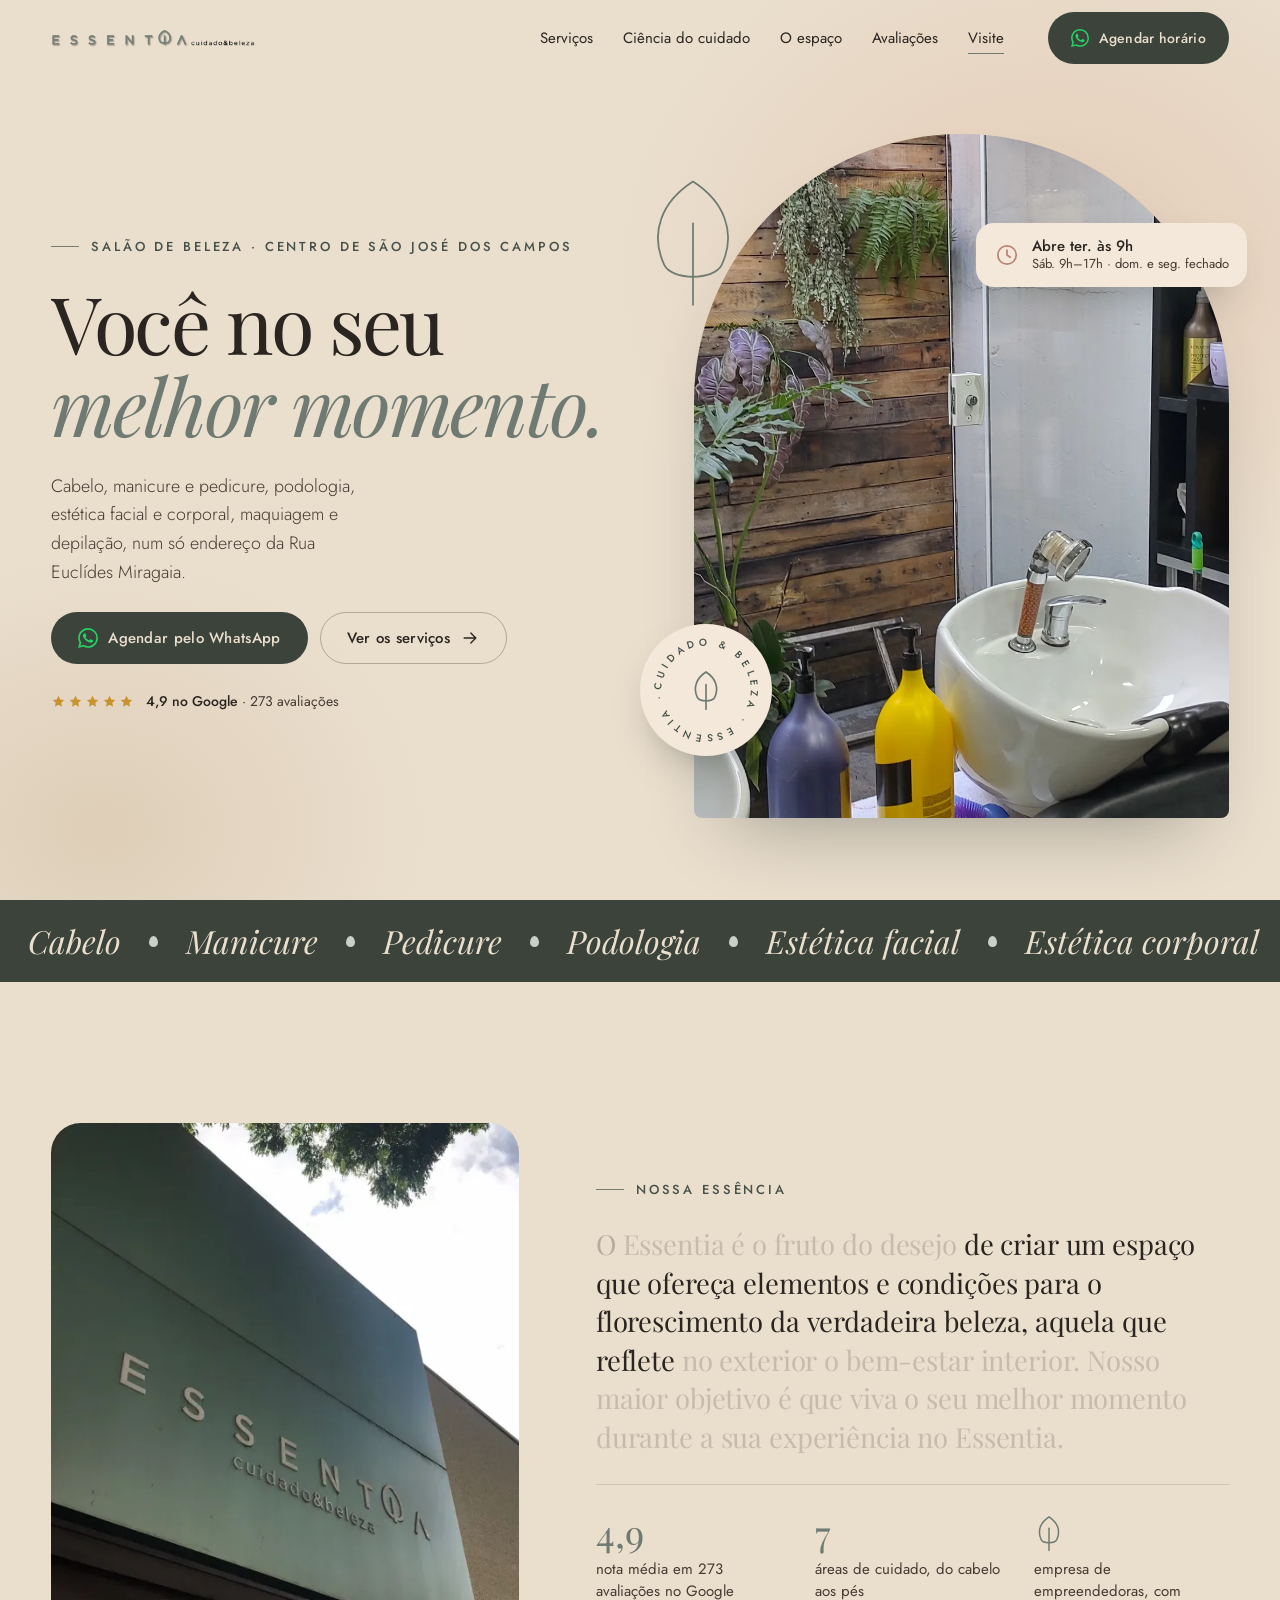
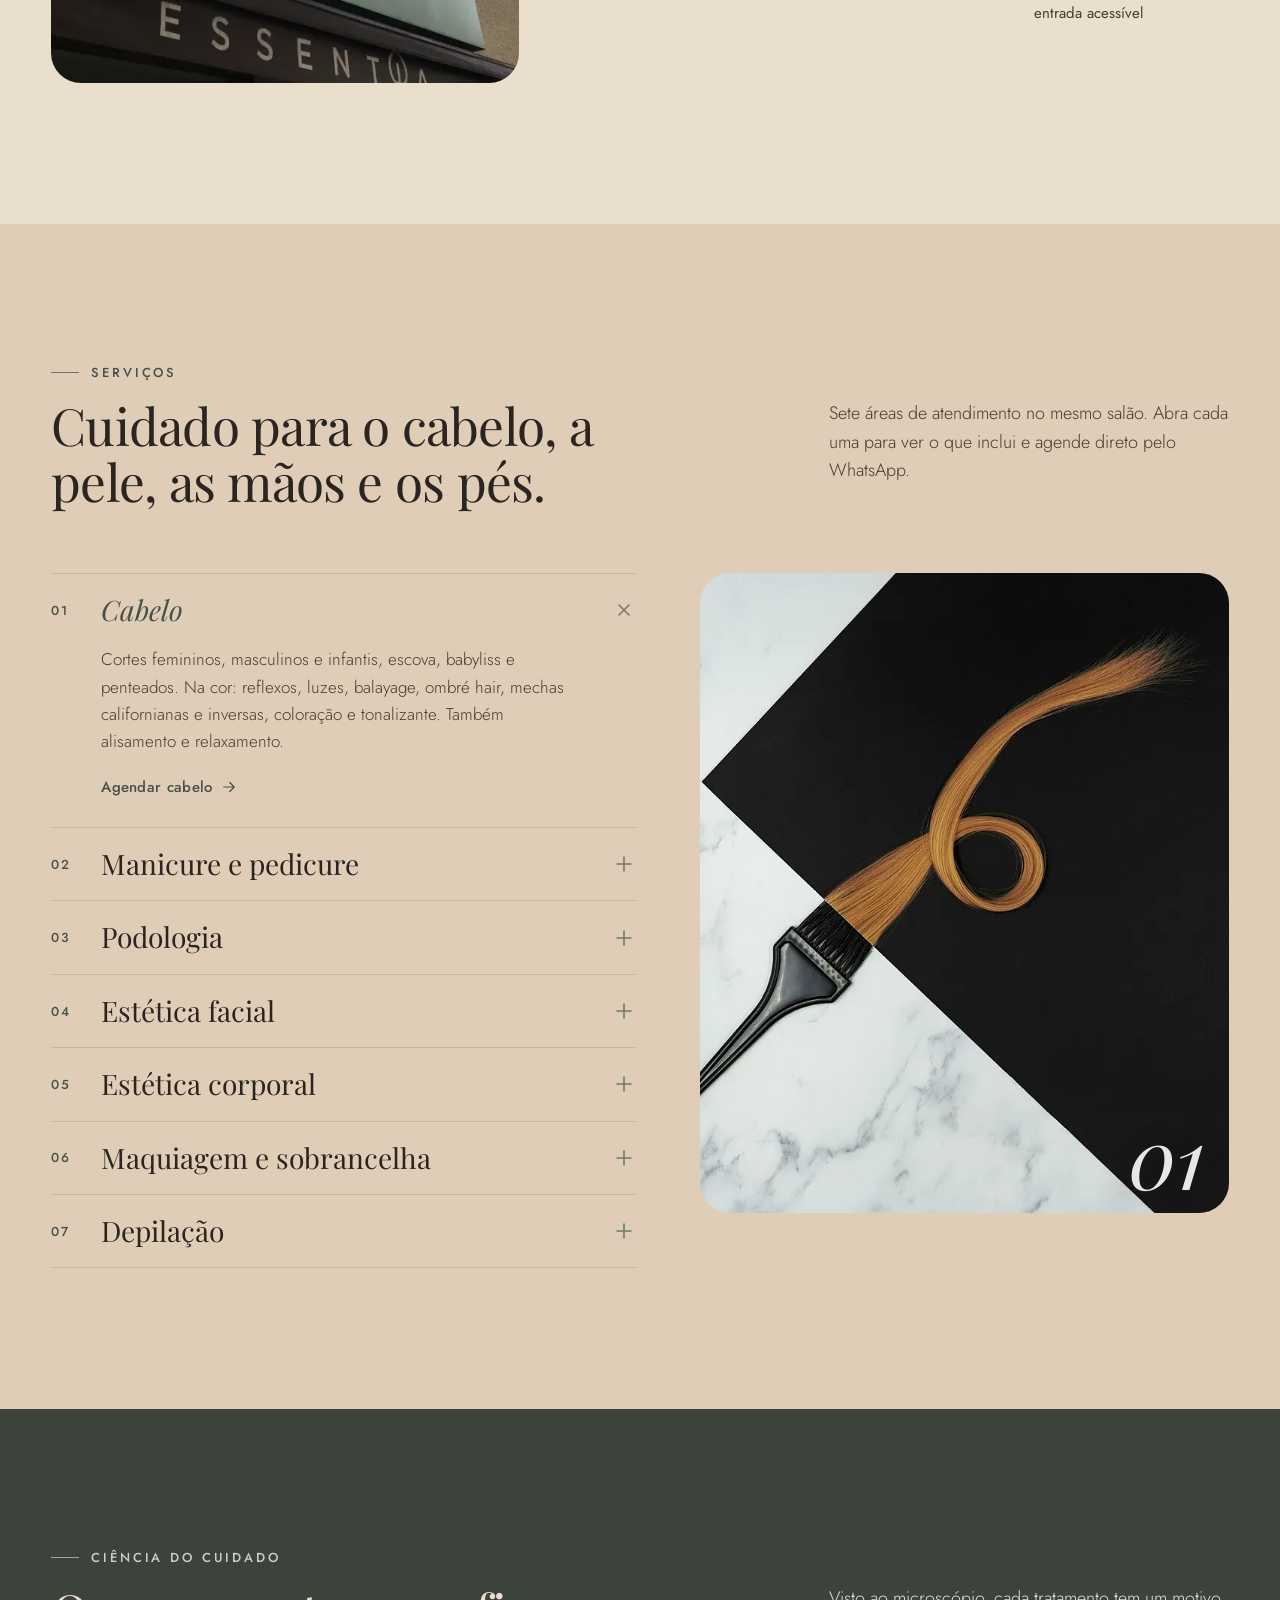
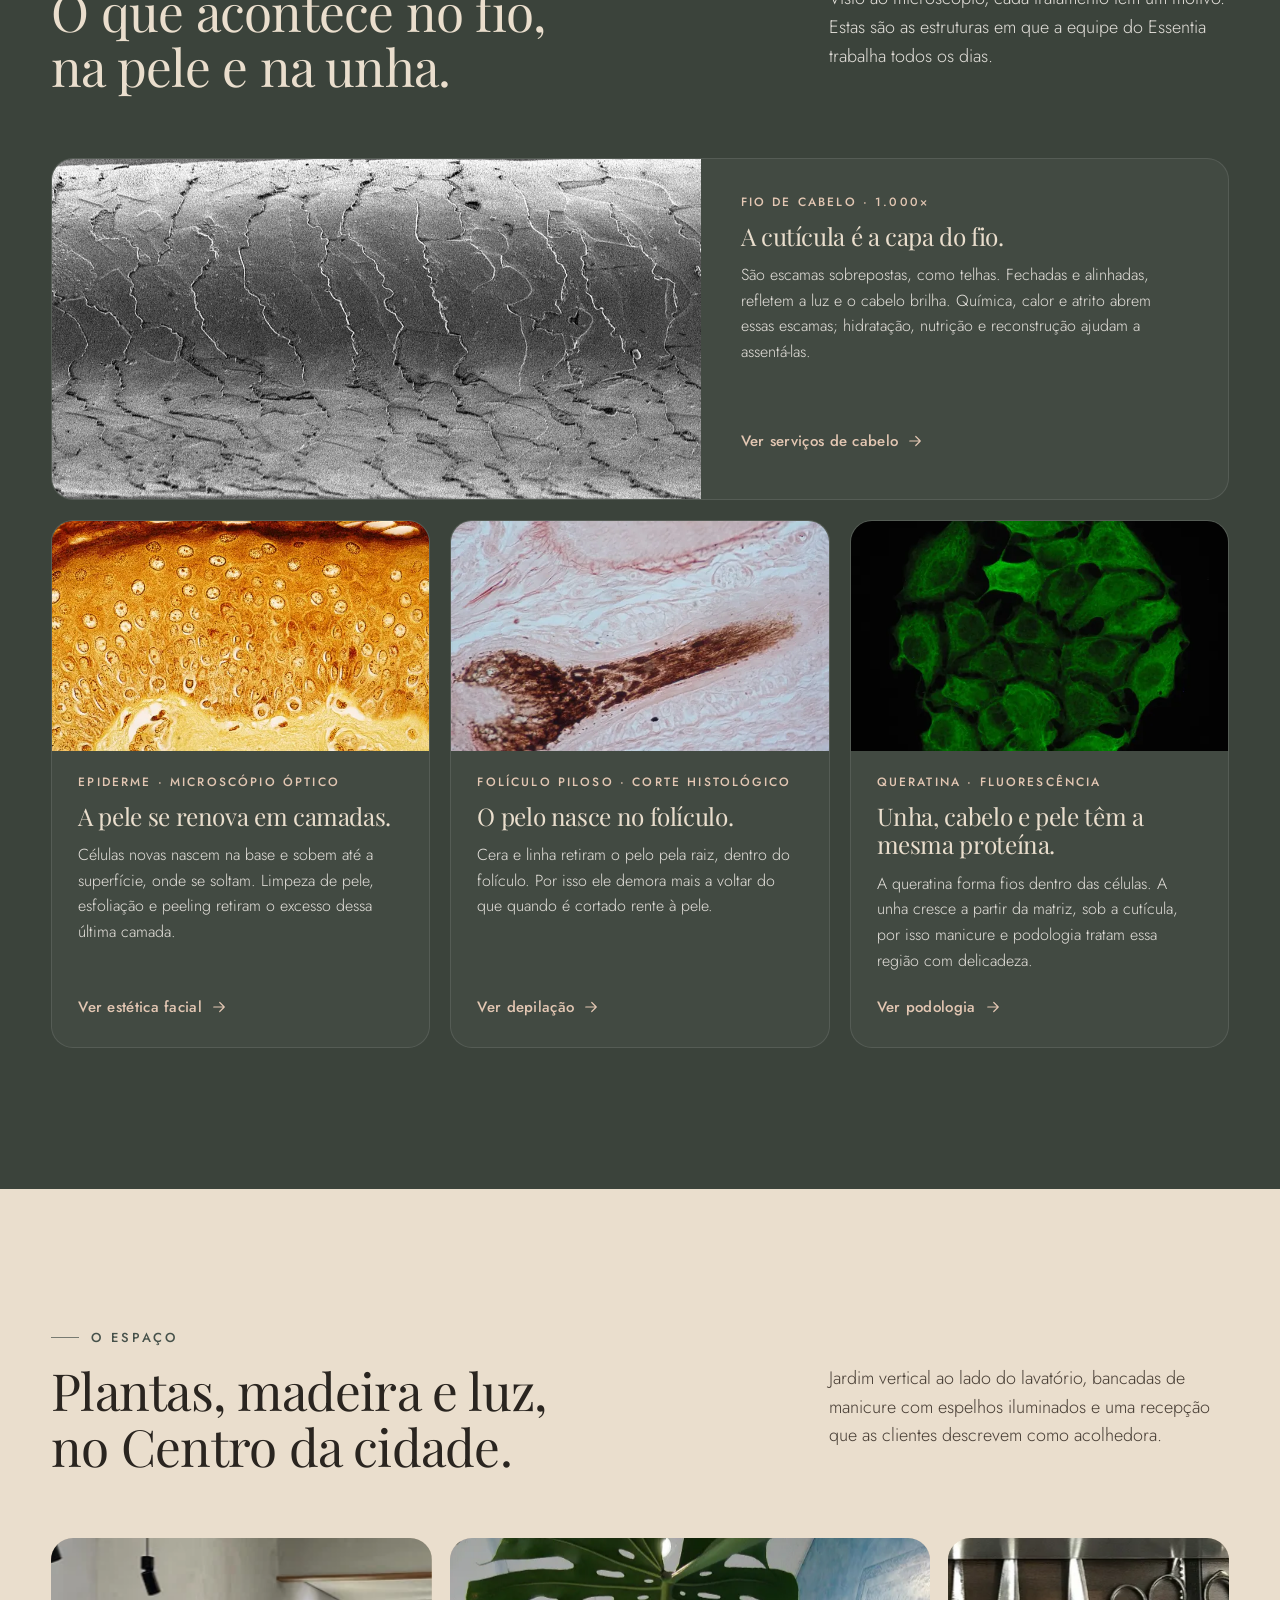
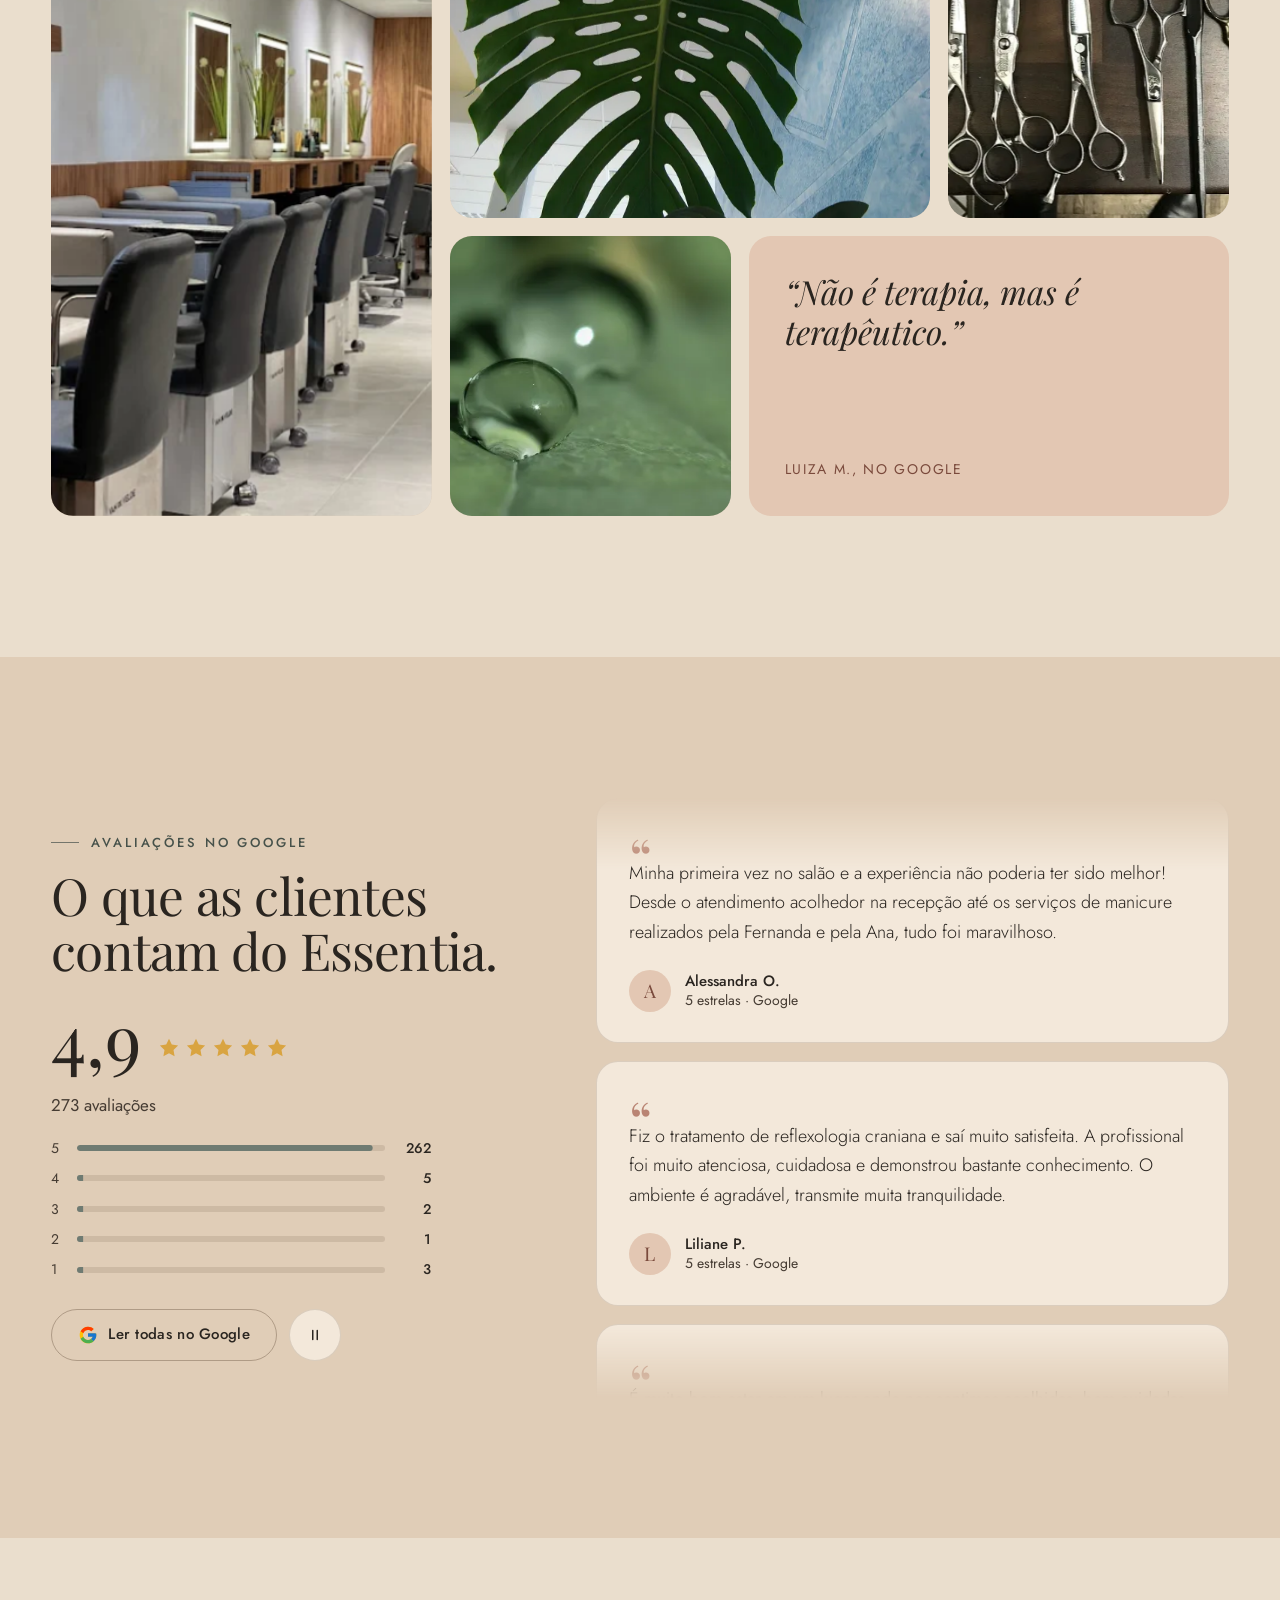
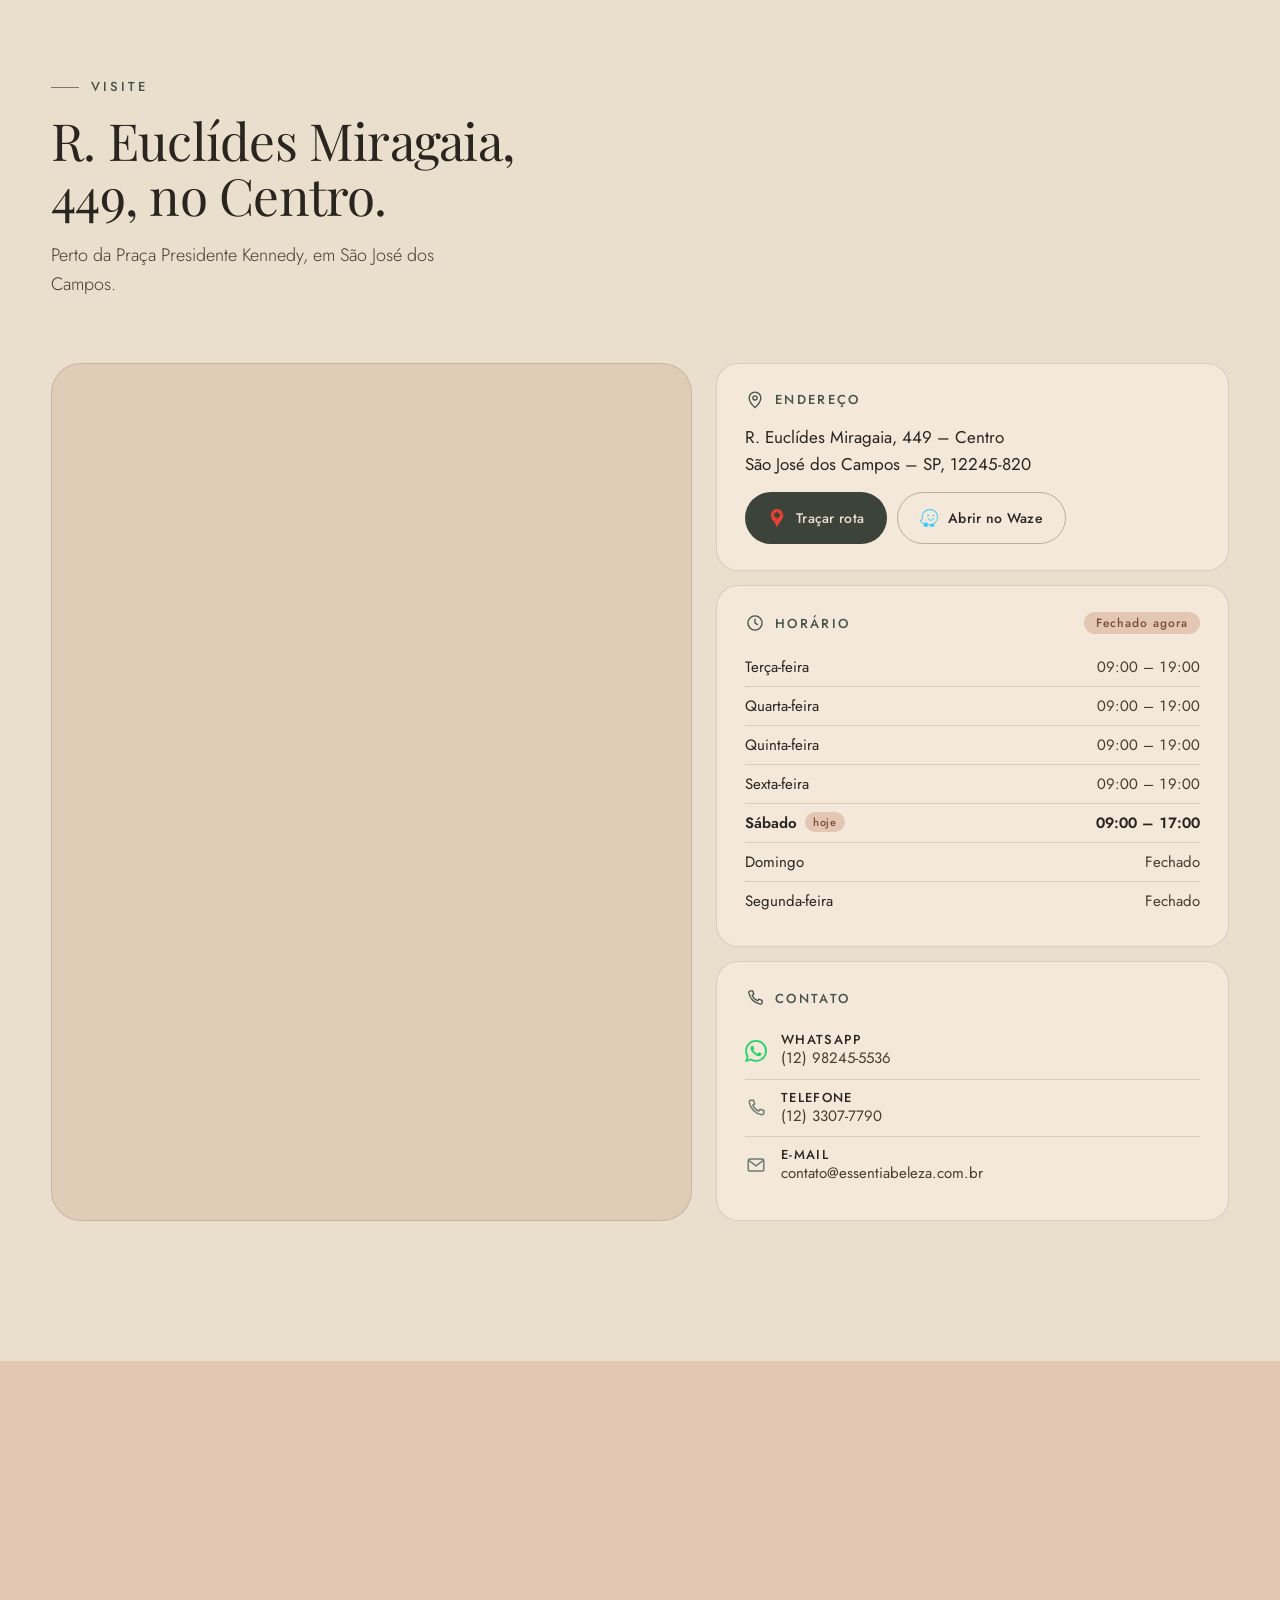
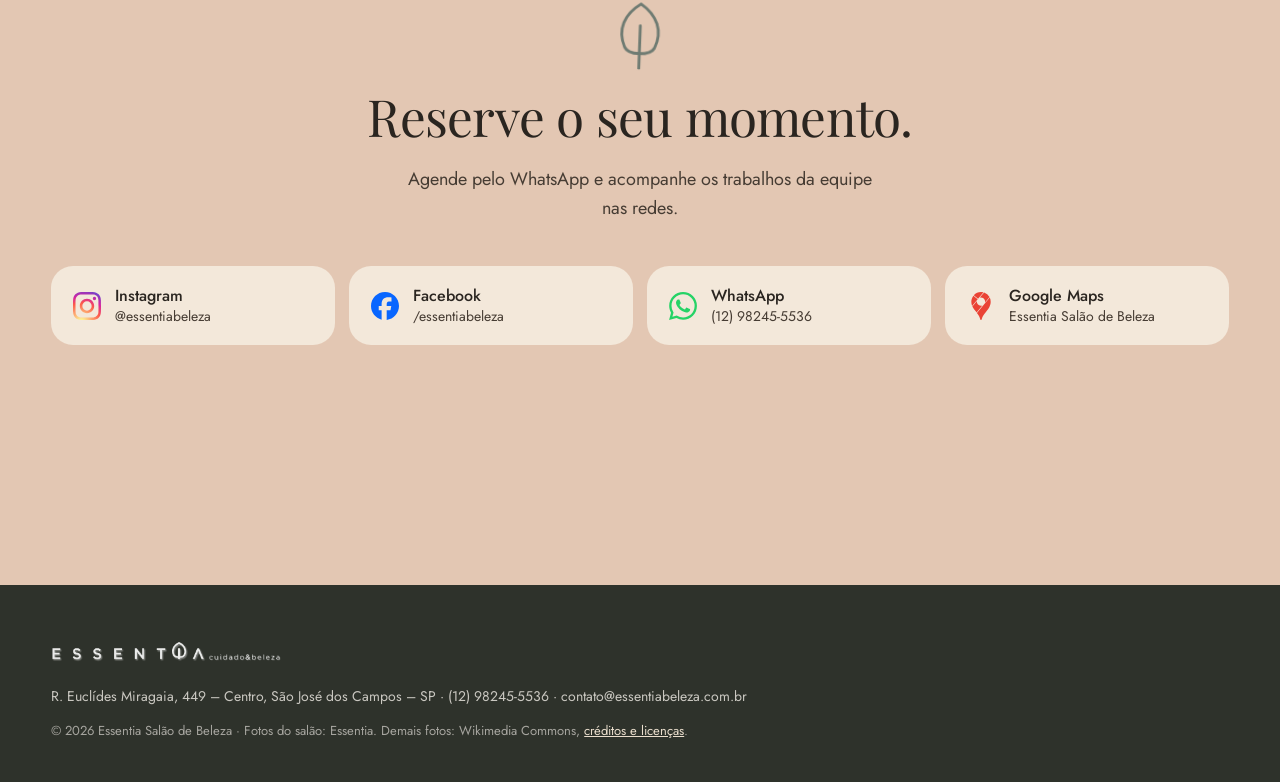
==== index.html @ 34c6d5b7 "Site do Essentia Salão de Beleza Co-Authored-By: Claude Opus 5.5 <noreply@anthropic.com>" ====
<!doctype html>
<html lang="pt-BR" data-type="place">
<head>
<meta charset="utf-8">
<meta name="viewport" content="width=device-width, initial-scale=1, viewport-fit=cover">
<title>Essentia Salão de Beleza · Cabelo, unhas e estética no Centro de São José dos Campos</title>
<meta name="description" content="Salão de beleza feminino no Centro de São José dos Campos: cabelo, manicure e pedicure, podologia, estética facial e corporal, maquiagem, sobrancelha e depilação. Nota 4,9 no Google.">
<meta name="page-type" content="place">
<meta name="site-kind" content="other">
<meta name="page-kind" content="place">
<meta name="theme-color" content="#eadecd">
<meta property="og:type" content="website">
<meta property="og:locale" content="pt_BR">
<meta property="og:title" content="Essentia Salão de Beleza · Você no seu melhor momento">
<meta property="og:description" content="Cabelo, unhas, podologia, estética facial e corporal, maquiagem e depilação na R. Euclídes Miragaia, Centro de São José dos Campos.">
<meta property="og:url" content="https://gustavox222.github.io/essentia-beleza/">
<meta property="og:image" content="https://gustavox222.github.io/essentia-beleza/share.jpg">
<link rel="canonical" href="https://gustavox222.github.io/essentia-beleza/">
<meta name="twitter:card" content="summary_large_image">
<link rel="icon" href="img/folha.png?v=2" type="image/png">
<link rel="apple-touch-icon" href="img/folha.png?v=2">
<link rel="preconnect" href="https://fonts.googleapis.com">
<link rel="preconnect" href="https://fonts.gstatic.com" crossorigin>
<link href="https://fonts.googleapis.com/css2?family=Playfair+Display:ital,wght@0,400;0,500;1,400&family=Jost:wght@300;400;500;600&display=swap" rel="stylesheet">
<link rel="preload" as="image" href="img/salao/lavatorio.webp?v=2" imagesrcset="img/salao/lavatorio-800.webp?v=1 800w, img/salao/lavatorio.webp?v=1 1600w" imagesizes="(max-width: 900px) 120vw, 70vw">
<link rel="stylesheet" href="css/style.css?v=6">
<script>(function(d){d.classList.add('js','m-enter');if(window.matchMedia&&matchMedia('(prefers-reduced-motion: reduce)').matches)d.classList.add('reduce');setTimeout(function(){d.classList.add('ready');},2800);})(document.documentElement);</script>
<script type="application/ld+json">
{
  "@context": "https://schema.org",
  "@type": "BeautySalon",
  "name": "Essentia Salão de Beleza",
  "alternateName": "ESSENTIA Cuidado e Beleza",
  "image": "https://gustavox222.github.io/essentia-beleza/share.jpg",
  "url": "https://essentiabeleza.com.br/",
  "telephone": "+55-12-98245-5536",
  "email": "contato@essentiabeleza.com.br",
  "address": {"@type": "PostalAddress", "streetAddress": "R. Euclídes Miragaia, 449", "addressLocality": "São José dos Campos", "addressRegion": "SP", "postalCode": "12245-820", "addressCountry": "BR"},
  "openingHoursSpecification": [
    {"@type": "OpeningHoursSpecification", "dayOfWeek": ["Tuesday","Wednesday","Thursday","Friday"], "opens": "09:00", "closes": "19:00"},
    {"@type": "OpeningHoursSpecification", "dayOfWeek": "Saturday", "opens": "09:00", "closes": "17:00"}
  ],
  "aggregateRating": {"@type": "AggregateRating", "ratingValue": "4.9", "reviewCount": "273"},
  "sameAs": ["https://www.instagram.com/essentiabeleza/", "https://www.facebook.com/essentiabeleza"]
}
</script>
</head>
<body>
<!-- Essentia Salão de Beleza · place · paleta da logo (sálvia #6f7b72) + marfim e nude rosado · Cormorant Garamond + Jost
     Momentos: entrada do hero (arco + folha desenhada), bio palavra a palavra (scrub), revelação das fotos do espaço. -->
<a class="skip" href="#conteudo">Pular para o conteúdo</a>

<svg width="0" height="0" style="position:absolute" aria-hidden="true">
  <symbol id="i-arrow" viewBox="0 0 24 24"><path d="M5 12h14M13 6l6 6-6 6" fill="none" stroke="currentColor" stroke-width="1.6" stroke-linecap="round" stroke-linejoin="round"/></symbol>
  <symbol id="i-star" viewBox="0 0 24 24"><path d="M12 2.8l2.8 5.8 6.3.9-4.6 4.4 1.1 6.3L12 17.2l-5.6 3 1.1-6.3L2.9 9.5l6.3-.9z" fill="currentColor"/></symbol>
  <symbol id="i-pin" viewBox="0 0 24 24"><path d="M12 21s-7-6.2-7-11.5A7 7 0 0 1 19 9.5C19 14.8 12 21 12 21z" fill="none" stroke="currentColor" stroke-width="1.6"/><circle cx="12" cy="9.5" r="2.5" fill="none" stroke="currentColor" stroke-width="1.6"/></symbol>
  <symbol id="i-phone" viewBox="0 0 24 24"><path d="M6.6 3.5h2.6l1.4 4-2 1.4a12 12 0 0 0 6.5 6.5l1.4-2 4 1.4v2.6a2 2 0 0 1-2.2 2A16.5 16.5 0 0 1 4.6 5.7a2 2 0 0 1 2-2.2z" fill="none" stroke="currentColor" stroke-width="1.6" stroke-linejoin="round"/></symbol>
  <symbol id="i-mail" viewBox="0 0 24 24"><rect x="3.5" y="5.5" width="17" height="13" rx="2" fill="none" stroke="currentColor" stroke-width="1.6"/><path d="M4 7l8 6 8-6" fill="none" stroke="currentColor" stroke-width="1.6"/></symbol>
  <symbol id="i-clock" viewBox="0 0 24 24"><circle cx="12" cy="12" r="8.5" fill="none" stroke="currentColor" stroke-width="1.6"/><path d="M12 7.5V12l3 2" fill="none" stroke="currentColor" stroke-width="1.6" stroke-linecap="round"/></symbol>
  <symbol id="i-route" viewBox="0 0 24 24"><circle cx="6" cy="18" r="2.2" fill="none" stroke="currentColor" stroke-width="1.6"/><circle cx="18" cy="6" r="2.2" fill="none" stroke="currentColor" stroke-width="1.6"/><path d="M8.2 18H15a3 3 0 0 0 0-6H9a3 3 0 0 1 0-6h6.8" fill="none" stroke="currentColor" stroke-width="1.6" stroke-linecap="round"/></symbol>
  <symbol id="i-plus" viewBox="0 0 24 24"><path d="M12 5v14M5 12h14" fill="none" stroke="currentColor" stroke-width="1.6" stroke-linecap="round"/></symbol>
  <symbol id="i-pause" viewBox="0 0 24 24"><path d="M9 6v12M15 6v12" fill="none" stroke="currentColor" stroke-width="2" stroke-linecap="round"/></symbol>
  <symbol id="i-play" viewBox="0 0 24 24"><path d="M8 5.5v13l10-6.5z" fill="currentColor"/></symbol>
  <symbol id="i-leaf" viewBox="0 0 100 120"><path d="M50 6C78 24 90 52 76 82c-7 14-45 14-52 0C10 52 22 24 50 6z" fill="none" stroke="currentColor" stroke-width="5"/><path d="M50 44v74" fill="none" stroke="currentColor" stroke-width="5" stroke-linecap="round"/></symbol>
</svg>

<header class="nav" data-nav>
  <div class="wrap nav__in">
    <a class="nav__logo" href="#inicio" aria-label="Essentia, voltar ao início"><img src="img/logo.png?v=2" width="760" height="71" alt="Essentia cuidado e beleza"></a>
    <nav class="nav__links" aria-label="Principal">
      <a href="#servicos">Serviços</a>
      <a href="#ciencia">Ciência do cuidado</a>
      <a href="#espaco">O espaço</a>
      <a href="#avaliacoes">Avaliações</a>
      <a href="#visite">Visite</a>
    </nav>
    <a class="btn btn--solid btn--sm nav__cta" href="https://wa.me/5512982455536?text=Ol%C3%A1%2C%20Essentia!%20Gostaria%20de%20agendar%20um%20hor%C3%A1rio." target="_blank" rel="noopener" data-magnetic><img src="img/icons/whatsapp.svg" width="18" height="18" alt="">Agendar horário</a>
    <button class="nav__toggle" type="button" aria-expanded="false" aria-controls="menu" data-menu-toggle><span class="sr">Abrir menu</span><i></i><i></i></button>
  </div>
</header>

<div class="menu" id="menu" data-menu hidden>
  <nav aria-label="Menu">
    <a href="#servicos">Serviços</a>
    <a href="#ciencia">Ciência do cuidado</a>
    <a href="#espaco">O espaço</a>
    <a href="#avaliacoes">Avaliações</a>
    <a href="#visite">Visite</a>
  </nav>
  <a class="btn btn--solid" href="https://wa.me/5512982455536?text=Ol%C3%A1%2C%20Essentia!%20Gostaria%20de%20agendar%20um%20hor%C3%A1rio." target="_blank" rel="noopener"><img src="img/icons/whatsapp.svg" width="20" height="20" alt="">Agendar pelo WhatsApp</a>
  <p class="menu__foot">R. Euclídes Miragaia, 449 · Centro · São José dos Campos</p>
</div>

<main id="conteudo">

  <!-- ============================================================ HERO -->
  <section class="hero" id="inicio" data-enter>
    <div class="hero__glow" aria-hidden="true"></div>
    <div class="wrap hero__grid">
      <div class="hero__copy">
        <p class="eyebrow" data-hero-fade>Salão de beleza · Centro de São José dos Campos</p>
        <h1 class="hero__title" data-hero-title>Você no seu <em>melhor momento.</em></h1>
        <p class="hero__lead" data-hero-fade>Cabelo, manicure e pedicure, podologia, estética facial e corporal, maquiagem e depilação, num só endereço da Rua Euclídes Miragaia.</p>
        <div class="hero__actions" data-hero-fade>
          <a class="btn btn--solid" href="https://wa.me/5512982455536?text=Ol%C3%A1%2C%20Essentia!%20Gostaria%20de%20agendar%20um%20hor%C3%A1rio." target="_blank" rel="noopener" data-magnetic><img src="img/icons/whatsapp.svg" width="20" height="20" alt="">Agendar pelo WhatsApp</a>
          <a class="btn btn--ghost" href="#servicos">Ver os serviços<svg aria-hidden="true"><use href="#i-arrow"/></svg></a>
        </div>
        <p class="rating" data-hero-fade>
          <span class="rating__stars" aria-hidden="true"><svg><use href="#i-star"/></svg><svg><use href="#i-star"/></svg><svg><use href="#i-star"/></svg><svg><use href="#i-star"/></svg><svg><use href="#i-star"/></svg></span>
          <span><b>4,9 no Google</b> · 273 avaliações</span>
        </p>
      </div>

      <div class="hero__art">
        <div class="arch" data-hero-arch>
          <img src="img/salao/lavatorio.webp?v=2" srcset="img/salao/lavatorio-800.webp?v=1 800w, img/salao/lavatorio.webp?v=1 1600w" sizes="(max-width: 900px) 120vw, 70vw" width="1600" height="1197" alt="Lavatório do Essentia com jardim vertical, parede de madeira e prateleiras de produtos para cabelo" fetchpriority="high" data-hero-img>
        </div>
        <svg class="hero__leaf" viewBox="0 0 100 120" aria-hidden="true" data-hero-leaf><path d="M50 6C78 24 90 52 76 82c-7 14-45 14-52 0C10 52 22 24 50 6z"/><path d="M50 44v74"/></svg>
        <div class="badge" aria-hidden="true" data-hero-badge>
          <svg viewBox="0 0 120 120"><defs><path id="circ" d="M60 60m-46 0a46 46 0 1 1 92 0a46 46 0 1 1-92 0"/></defs><text><textPath href="#circ" textLength="284" lengthAdjust="spacing">cuidado &amp; beleza · essentia ·</textPath></text></svg>
          <span class="badge__leaf"><svg><use href="#i-leaf"/></svg></span>
        </div>
        <div class="hours-chip" data-hero-chip>
          <svg aria-hidden="true"><use href="#i-clock"/></svg>
          <span><b data-open-status>Ter. a sex. 9h–19h</b><small>Sáb. 9h–17h · dom. e seg. fechado</small></span>
        </div>
      </div>
    </div>
  </section>

  <!-- faixa de serviços (marquee) -->
  <div class="ribbon" aria-hidden="true">
    <div class="ribbon__track" data-ribbon>
      <span>Cabelo</span><i></i><span>Manicure</span><i></i><span>Pedicure</span><i></i><span>Podologia</span><i></i><span>Estética facial</span><i></i><span>Estética corporal</span><i></i><span>Maquiagem</span><i></i><span>Sobrancelha</span><i></i><span>Depilação</span><i></i>
    </div>
  </div>

  <!-- ============================================================ ESSÊNCIA (bio) -->
  <section class="essence" id="essencia">
    <div class="wrap essence__grid">
      <div class="essence__photo">
        <img src="img/salao/fachada.webp?v=2" srcset="img/salao/fachada-640.webp?v=1 640w, img/salao/fachada.webp?v=1 1200w" sizes="(max-width: 900px) 92vw, 40vw" width="1200" height="1200" alt="Fachada verde do Essentia com o letreiro cuidado e beleza" loading="lazy">
      </div>
      <div class="essence__copy">
        <p class="eyebrow">Nossa essência</p>
        <h2 class="sr">A história do Essentia</h2>
        <p class="essence__bio" data-words>O Essentia é o fruto do desejo de criar um espaço que ofereça elementos e condições para o florescimento da verdadeira beleza, aquela que reflete no exterior o bem-estar interior. Nosso maior objetivo é que viva o seu melhor momento durante a sua experiência no Essentia.</p>
        <ul class="facts">
          <li><b>4,9</b><span>nota média em 273 avaliações no Google</span></li>
          <li><b>7</b><span>áreas de cuidado, do cabelo aos pés</span></li>
          <li><b><svg aria-hidden="true"><use href="#i-leaf"/></svg></b><span>empresa de empreendedoras, com entrada acessível</span></li>
        </ul>
      </div>
    </div>
  </section>

  <!-- ============================================================ SERVIÇOS -->
  <section class="services" id="servicos">
    <div class="wrap">
      <div class="head head--split">
        <div>
          <p class="eyebrow">Serviços</p>
          <h2>Cuidado para o cabelo, a pele, as mãos e os pés.</h2>
        </div>
        <p class="head__note">Sete áreas de atendimento no mesmo salão. Abra cada uma para ver o que inclui e agende direto pelo WhatsApp.</p>
      </div>
      <div class="svc" data-svc>
        <ol class="svc__list" role="list">
          <li class="svc__item is-active" data-svc-item>
            <button class="svc__btn" type="button" aria-expanded="true" aria-controls="svc-1"><span class="svc__n">01</span><span class="svc__name">Cabelo</span><svg class="svc__plus" aria-hidden="true"><use href="#i-plus"/></svg></button>
            <div class="svc__body" id="svc-1"><div class="svc__inner">
              <img class="svc__img" src="img/stock/cabelo-640.webp?v=2" width="640" height="427" alt="Pincel de coloração com mecha de cabelo loiro sobre mármore" loading="lazy" data-src-lg="img/stock/cabelo.webp?v=2">
              <p>Cortes femininos, masculinos e infantis, escova, babyliss e penteados. Na cor: reflexos, luzes, balayage, ombré hair, mechas californianas e inversas, coloração e tonalizante. Também alisamento e relaxamento.</p>
              <a class="link" href="https://wa.me/5512982455536?text=Ol%C3%A1!%20Quero%20agendar%20um%20servi%C3%A7o%20de%20cabelo." target="_blank" rel="noopener">Agendar cabelo<svg aria-hidden="true"><use href="#i-arrow"/></svg></a></div>
            </div>
          </li>
          <li class="svc__item" data-svc-item>
            <button class="svc__btn" type="button" aria-expanded="false" aria-controls="svc-2"><span class="svc__n">02</span><span class="svc__name">Manicure e pedicure</span><svg class="svc__plus" aria-hidden="true"><use href="#i-plus"/></svg></button>
            <div class="svc__body" id="svc-2"><div class="svc__inner">
              <img class="svc__img" src="img/stock/unhas-640.webp?v=2" width="640" height="563" alt="Mão com unhas naturais esmaltadas em tom ameixa fosco" loading="lazy" data-src-lg="img/stock/unhas.webp?v=2">
              <p>Mãos e pés com cutilagem cuidadosa e esmaltação, com atenção especial às unhas naturais. É o serviço mais citado pelas clientes nas avaliações do Google.</p>
              <a class="link" href="https://wa.me/5512982455536?text=Ol%C3%A1!%20Quero%20agendar%20manicure%20e%2Fou%20pedicure." target="_blank" rel="noopener">Agendar manicure<svg aria-hidden="true"><use href="#i-arrow"/></svg></a></div>
            </div>
          </li>
          <li class="svc__item" data-svc-item>
            <button class="svc__btn" type="button" aria-expanded="false" aria-controls="svc-3"><span class="svc__n">03</span><span class="svc__name">Podologia</span><svg class="svc__plus" aria-hidden="true"><use href="#i-plus"/></svg></button>
            <div class="svc__body" id="svc-3"><div class="svc__inner">
              <img class="svc__img" src="img/stock/podologia-640.webp?v=2" width="640" height="427" alt="Toalhas brancas e rosadas dobradas com uma orquídea" loading="lazy" data-src-lg="img/stock/podologia.webp?v=2">
              <p>Podoprofilaxia (higienização profunda dos pés), unhas encravadas, remoção de calos e calosidades, verruga plantar (olho de peixe), micose nas unhas tratada com laser e correção de unhas com órteses.</p>
              <a class="link" href="https://wa.me/5512982455536?text=Ol%C3%A1!%20Quero%20agendar%20podologia." target="_blank" rel="noopener">Agendar podologia<svg aria-hidden="true"><use href="#i-arrow"/></svg></a></div>
            </div>
          </li>
          <li class="svc__item" data-svc-item>
            <button class="svc__btn" type="button" aria-expanded="false" aria-controls="svc-4"><span class="svc__n">04</span><span class="svc__name">Estética facial</span><svg class="svc__plus" aria-hidden="true"><use href="#i-plus"/></svg></button>
            <div class="svc__body" id="svc-4"><div class="svc__inner">
              <img class="svc__img" src="img/stock/facial-640.webp?v=2" width="640" height="960" alt="Tratamento facial com compressas nos olhos e toalha na cabeça" loading="lazy" data-src-lg="img/stock/facial.webp?v=2">
              <p>Limpeza de pele profunda e a vácuo, hidratação, lifting, clareamento, rejuvenescimento e drenagem facial, aplicação de vitamina C e peeling de cristal ou de diamante.</p>
              <a class="link" href="https://wa.me/5512982455536?text=Ol%C3%A1!%20Quero%20agendar%20est%C3%A9tica%20facial." target="_blank" rel="noopener">Agendar estética facial<svg aria-hidden="true"><use href="#i-arrow"/></svg></a></div>
            </div>
          </li>
          <li class="svc__item" data-svc-item>
            <button class="svc__btn" type="button" aria-expanded="false" aria-controls="svc-5"><span class="svc__n">05</span><span class="svc__name">Estética corporal</span><svg class="svc__plus" aria-hidden="true"><use href="#i-plus"/></svg></button>
            <div class="svc__body" id="svc-5"><div class="svc__inner">
              <img class="svc__img" src="img/stock/corporal-640.webp?v=2" width="640" height="427" alt="Massagem com pedras quentes sobre as costas, em sala com luz baixa" loading="lazy" data-src-lg="img/stock/corporal.webp?v=2">
              <p>Drenagem linfática, inclusive para gestantes, massagem relaxante, redutora e modeladora, reflexologia craniana, banho de lua, esfoliação e hidratação corporal e Heccus, ultrassom para gordura localizada e celulite.</p>
              <a class="link" href="https://wa.me/5512982455536?text=Ol%C3%A1!%20Quero%20agendar%20est%C3%A9tica%20corporal." target="_blank" rel="noopener">Agendar estética corporal<svg aria-hidden="true"><use href="#i-arrow"/></svg></a></div>
            </div>
          </li>
          <li class="svc__item" data-svc-item>
            <button class="svc__btn" type="button" aria-expanded="false" aria-controls="svc-6"><span class="svc__n">06</span><span class="svc__name">Maquiagem e sobrancelha</span><svg class="svc__plus" aria-hidden="true"><use href="#i-plus"/></svg></button>
            <div class="svc__body" id="svc-6"><div class="svc__inner">
              <img class="svc__img" src="img/stock/maquiagem-640.webp?v=2" width="640" height="427" alt="Pincéis de maquiagem enfileirados sobre fundo branco" loading="lazy" data-src-lg="img/stock/maquiagem.webp?v=2">
              <p>Maquiagem básica, neutra ou de festa e curso de automaquiagem. Design de sobrancelhas, henna e tintura de sobrancelhas e cílios.</p>
              <a class="link" href="https://wa.me/5512982455536?text=Ol%C3%A1!%20Quero%20agendar%20maquiagem%20ou%20sobrancelha." target="_blank" rel="noopener">Agendar maquiagem<svg aria-hidden="true"><use href="#i-arrow"/></svg></a></div>
            </div>
          </li>
          <li class="svc__item" data-svc-item>
            <button class="svc__btn" type="button" aria-expanded="false" aria-controls="svc-7"><span class="svc__n">07</span><span class="svc__name">Depilação</span><svg class="svc__plus" aria-hidden="true"><use href="#i-plus"/></svg></button>
            <div class="svc__body" id="svc-7"><div class="svc__inner">
              <img class="svc__img" src="img/stock/depilacao-640.webp?v=2" width="640" height="427" alt="Mãos aplicando creme hidratante tirado de um pote" loading="lazy" data-src-lg="img/stock/depilacao.webp?v=2">
              <p>Depilação facial e corporal, feminina e masculina, com cera quente ou fria, pinça ou linha, a técnica egípcia.</p>
              <a class="link" href="https://wa.me/5512982455536?text=Ol%C3%A1!%20Quero%20agendar%20depila%C3%A7%C3%A3o." target="_blank" rel="noopener">Agendar depilação<svg aria-hidden="true"><use href="#i-arrow"/></svg></a></div>
            </div>
          </li>
        </ol>
        <div class="svc__stage" aria-hidden="true" data-svc-stage>
          <img src="img/stock/cabelo.webp?v=2" width="1280" height="853" alt="" data-svc-a>
          <img src="img/stock/cabelo.webp?v=2" width="1280" height="853" alt="" data-svc-b class="is-off">
          <span class="svc__stage-n" data-svc-n>01</span>
        </div>
      </div>
    </div>
  </section>

  <!-- ============================================================ CIÊNCIA -->
  <section class="science" id="ciencia">
    <div class="wrap">
      <div class="head head--split">
        <div>
          <p class="eyebrow">Ciência do cuidado</p>
          <h2>O que acontece no fio, na pele e na unha.</h2>
        </div>
        <p class="head__note">Visto ao microscópio, cada tratamento tem um motivo. Estas são as estruturas em que a equipe do Essentia trabalha todos os dias.</p>
      </div>
      <div class="lab">
        <article class="lab__card lab__card--wide" data-spot>
          <div class="lab__img"><img src="img/stock/ciencia-fio-640.webp?v=2" srcset="img/stock/ciencia-fio-640.webp?v=1 640w, img/stock/ciencia-fio.webp?v=1 1280w" sizes="(max-width: 900px) 92vw, 60vw" width="1280" height="584" alt="Fio de cabelo humano ao microscópio eletrônico, com as escamas da cutícula sobrepostas" loading="lazy"></div>
          <div class="lab__txt">
            <p class="lab__tag">Fio de cabelo · 1.000×</p>
            <h3>A cutícula é a capa do fio.</h3>
            <p>São escamas sobrepostas, como telhas. Fechadas e alinhadas, refletem a luz e o cabelo brilha. Química, calor e atrito abrem essas escamas; hidratação, nutrição e reconstrução ajudam a assentá-las.</p>
            <a class="link" href="#servicos" data-goto-svc="0">Ver serviços de cabelo<svg aria-hidden="true"><use href="#i-arrow"/></svg></a>
          </div>
        </article>
        <article class="lab__card" data-spot>
          <div class="lab__img"><img src="img/stock/ciencia-pele-640.webp?v=2" srcset="img/stock/ciencia-pele-640.webp?v=1 640w, img/stock/ciencia-pele.webp?v=1 1280w" sizes="(max-width: 900px) 92vw, 30vw" width="1280" height="1024" alt="Corte de pele humana ao microscópio óptico, com as camadas de células da epiderme" loading="lazy"></div>
          <div class="lab__txt">
            <p class="lab__tag">Epiderme · microscópio óptico</p>
            <h3>A pele se renova em camadas.</h3>
            <p>Células novas nascem na base e sobem até a superfície, onde se soltam. Limpeza de pele, esfoliação e peeling retiram o excesso dessa última camada.</p>
            <a class="link" href="#servicos" data-goto-svc="3">Ver estética facial<svg aria-hidden="true"><use href="#i-arrow"/></svg></a>
          </div>
        </article>
        <article class="lab__card" data-spot>
          <div class="lab__img"><img src="img/stock/ciencia-foliculo-640.webp?v=2" srcset="img/stock/ciencia-foliculo-640.webp?v=1 640w, img/stock/ciencia-foliculo.webp?v=1 1280w" sizes="(max-width: 900px) 92vw, 30vw" width="1280" height="960" alt="Folículo piloso em corte histológico, com a raiz escura do pelo" loading="lazy"></div>
          <div class="lab__txt">
            <p class="lab__tag">Folículo piloso · corte histológico</p>
            <h3>O pelo nasce no folículo.</h3>
            <p>Cera e linha retiram o pelo pela raiz, dentro do folículo. Por isso ele demora mais a voltar do que quando é cortado rente à pele.</p>
            <a class="link" href="#servicos" data-goto-svc="6">Ver depilação<svg aria-hidden="true"><use href="#i-arrow"/></svg></a>
          </div>
        </article>
        <article class="lab__card" data-spot>
          <div class="lab__img"><img src="img/stock/ciencia-queratina-640.webp?v=2" srcset="img/stock/ciencia-queratina-640.webp?v=1 640w, img/stock/ciencia-queratina.webp?v=1 1280w" sizes="(max-width: 900px) 92vw, 30vw" width="1280" height="1442" alt="Filamentos de queratina marcados em verde dentro de células, vistos em microscopia de fluorescência" loading="lazy"></div>
          <div class="lab__txt">
            <p class="lab__tag">Queratina · fluorescência</p>
            <h3>Unha, cabelo e pele têm a mesma proteína.</h3>
            <p>A queratina forma fios dentro das células. A unha cresce a partir da matriz, sob a cutícula, por isso manicure e podologia tratam essa região com delicadeza.</p>
            <a class="link" href="#servicos" data-goto-svc="2">Ver podologia<svg aria-hidden="true"><use href="#i-arrow"/></svg></a>
          </div>
        </article>
      </div>
    </div>
  </section>

  <!-- ============================================================ ESPAÇO -->
  <section class="space" id="espaco">
    <div class="wrap">
      <div class="head head--split">
        <div>
          <p class="eyebrow">O espaço</p>
          <h2>Plantas, madeira e luz, no Centro da cidade.</h2>
        </div>
        <p class="head__note">Jardim vertical ao lado do lavatório, bancadas de manicure com espelhos iluminados e uma recepção que as clientes descrevem como acolhedora.</p>
      </div>
      <div class="mosaic">
        <figure class="mosaic__a" data-reveal><img src="img/salao/manicure.webp?v=2" width="386" height="510" alt="Bancadas de manicure do Essentia com cadeiras cinza e espelhos iluminados" loading="lazy"></figure>
        <figure class="mosaic__b" data-reveal><img src="img/stock/monstera-640.webp?v=2" srcset="img/stock/monstera-640.webp?v=1 640w, img/stock/monstera.webp?v=1 1280w" sizes="(max-width: 900px) 92vw, 34vw" width="1280" height="960" alt="Folha de costela-de-adão verde-escura" loading="lazy"></figure>
        <figure class="mosaic__c" data-reveal><img src="img/stock/tesouras-640.webp?v=2" srcset="img/stock/tesouras-640.webp?v=1 640w, img/stock/tesouras.webp?v=1 960w" sizes="(max-width: 900px) 160vw, 40vw" width="960" height="483" alt="Tesouras profissionais de corte enfileiradas" loading="lazy"></figure>
        <figure class="mosaic__d" data-reveal><img src="img/stock/gota-640.webp?v=2" srcset="img/stock/gota-640.webp?v=1 640w, img/stock/gota.webp?v=1 1280w" sizes="(max-width: 900px) 160vw, 40vw" width="1280" height="666" alt="Gota de água sobre uma folha verde" loading="lazy"></figure>
        <div class="mosaic__quote">
          <p>“Não é terapia, mas é terapêutico.”</p>
          <span>Luiza M., no Google</span>
        </div>
      </div>
    </div>
  </section>

  <!-- ============================================================ AVALIAÇÕES -->
  <section class="reviews" id="avaliacoes">
    <div class="wrap reviews__grid">
      <div class="score">
        <p class="eyebrow">Avaliações no Google</p>
        <h2>O que as clientes contam do Essentia.</h2>
        <div class="score__big"><span>4,9</span><span class="score__stars" aria-label="4,9 de 5 estrelas"><svg aria-hidden="true"><use href="#i-star"/></svg><svg aria-hidden="true"><use href="#i-star"/></svg><svg aria-hidden="true"><use href="#i-star"/></svg><svg aria-hidden="true"><use href="#i-star"/></svg><svg aria-hidden="true"><use href="#i-star"/></svg></span></div>
        <p class="score__count">273 avaliações</p>
        <ul class="bars" data-bars>
          <li><span>5</span><i style="--v:.96"></i><b>262</b></li>
          <li><span>4</span><i style="--v:.018"></i><b>5</b></li>
          <li><span>3</span><i style="--v:.007"></i><b>2</b></li>
          <li><span>2</span><i style="--v:.004"></i><b>1</b></li>
          <li><span>1</span><i style="--v:.011"></i><b>3</b></li>
        </ul>
        <div class="score__actions">
          <a class="btn btn--ghost" href="https://www.google.com/maps/place/Essentia+Sal%C3%A3o+de+Beleza/@-23.1918835,-45.8882022,17z/data=!3m1!4b1!4m6!3m5!1s0x94cc4a14e98c1979:0x835181608a889eba!8m2!3d-23.1918835!4d-45.8882022!16s%2Fg%2F11bbrljpd7" target="_blank" rel="noopener"><img src="img/icons/google.svg" width="18" height="18" alt="">Ler todas no Google</a>
          <button class="quotes__pause" type="button" aria-pressed="false" data-quotes-pause><svg aria-hidden="true"><use href="#i-pause"/></svg><span class="sr">Pausar avaliações</span></button>
        </div>
      </div>
      <div class="quotes" data-quotes>
        <div class="quotes__track" data-quotes-track>
          <blockquote class="quote">
            <p>Minha primeira vez no salão e a experiência não poderia ter sido melhor! Desde o atendimento acolhedor na recepção até os serviços de manicure realizados pela Fernanda e pela Ana, tudo foi maravilhoso.</p>
            <footer><span class="quote__av">A</span><span><b>Alessandra O.</b>5 estrelas · Google</span></footer>
          </blockquote>
          <blockquote class="quote">
            <p>Fiz o tratamento de reflexologia craniana e saí muito satisfeita. A profissional foi muito atenciosa, cuidadosa e demonstrou bastante conhecimento. O ambiente é agradável, transmite muita tranquilidade.</p>
            <footer><span class="quote__av">L</span><span><b>Liliane P.</b>5 estrelas · Google</span></footer>
          </blockquote>
          <blockquote class="quote">
            <p>É muito bom estar em um lugar onde nos sentimos acolhidas, bem cuidadas e confiantes no resultado. Desde o atendimento até a execução dos serviços, percebo o carinho, o profissionalismo e a dedicação da equipe.</p>
            <footer><span class="quote__av">C</span><span><b>Cláudia F.</b>5 estrelas · Google</span></footer>
          </blockquote>
          <blockquote class="quote">
            <p>Recentemente fiz meu cabelo com a Priscila e amei a experiência! Ela me ajudou a enxergar o quanto eu estava bonita. E o cabelo ficou maravilhoso, exatamente como ela prometeu!</p>
            <footer><span class="quote__av">L</span><span><b>Luiza M.</b>5 estrelas · Google</span></footer>
          </blockquote>
          <blockquote class="quote">
            <p>O salão é bonito e moderno. Todas as meninas são super simpáticas e atenciosas. A manicure Andreia me atendeu super bem e cuidou muito bem de mim. Adorei e voltarei novamente.</p>
            <footer><span class="quote__av">N</span><span><b>Natasha F.</b>5 estrelas · Google</span></footer>
          </blockquote>
        </div>
      </div>
    </div>
  </section>

  <!-- ============================================================ VISITE -->
  <section class="visit" id="visite">
    <div class="wrap">
      <div class="head">
        <p class="eyebrow">Visite</p>
        <h2 class="visit__title">R. Euclídes Miragaia, 449, no Centro.</h2>
        <p class="head__note">Perto da Praça Presidente Kennedy, em São José dos Campos.</p>
      </div>
      <div class="visit__grid">
        <div class="map">
          <iframe title="Mapa do Essentia Salão de Beleza no Google Maps" src="https://maps.google.com/maps?q=Essentia%20Sal%C3%A3o%20de%20Beleza%2C%20R.%20Eucl%C3%ADdes%20Miragaia%2C%20449%2C%20Centro%2C%20S%C3%A3o%20Jos%C3%A9%20dos%20Campos&z=17&hl=pt-BR&output=embed" loading="lazy" referrerpolicy="no-referrer-when-downgrade" allowfullscreen></iframe>
        </div>
        <div class="info">
          <div class="info__block">
            <h3><svg aria-hidden="true"><use href="#i-pin"/></svg>Endereço</h3>
            <p>R. Euclídes Miragaia, 449 – Centro<br>São José dos Campos – SP, 12245-820</p>
            <div class="info__btns">
              <a class="btn btn--solid btn--sm" href="https://www.google.com/maps/dir/?api=1&destination=Essentia+Sal%C3%A3o+de+Beleza%2C+R.+Eucl%C3%ADdes+Miragaia%2C+449+-+Centro%2C+S%C3%A3o+Jos%C3%A9+dos+Campos+-+SP" target="_blank" rel="noopener"><img src="img/icons/googlemaps.svg" width="18" height="18" alt="">Traçar rota</a>
              <a class="btn btn--ghost btn--sm" href="https://waze.com/ul?q=Essentia%20Sal%C3%A3o%20de%20Beleza%2C%20R.%20Eucl%C3%ADdes%20Miragaia%20449%2C%20S%C3%A3o%20Jos%C3%A9%20dos%20Campos&navigate=yes" target="_blank" rel="noopener"><img src="img/icons/waze.svg" width="18" height="18" alt="">Abrir no Waze</a>
            </div>
          </div>
          <div class="info__block">
            <div class="info__top"><h3><svg aria-hidden="true"><use href="#i-clock"/></svg>Horário</h3><span class="status" data-status></span></div>
            <table class="hours" data-hours>
              <tbody>
                <tr data-day="2"><th scope="row">Terça-feira</th><td>09:00 – 19:00</td></tr>
                <tr data-day="3"><th scope="row">Quarta-feira</th><td>09:00 – 19:00</td></tr>
                <tr data-day="4"><th scope="row">Quinta-feira</th><td>09:00 – 19:00</td></tr>
                <tr data-day="5"><th scope="row">Sexta-feira</th><td>09:00 – 19:00</td></tr>
                <tr data-day="6"><th scope="row">Sábado</th><td>09:00 – 17:00</td></tr>
                <tr data-day="0"><th scope="row">Domingo</th><td>Fechado</td></tr>
                <tr data-day="1"><th scope="row">Segunda-feira</th><td>Fechado</td></tr>
              </tbody>
            </table>
          </div>
          <div class="info__block">
            <h3><svg aria-hidden="true"><use href="#i-phone"/></svg>Contato</h3>
            <ul class="contacts">
              <li><a href="https://wa.me/5512982455536?text=Ol%C3%A1%2C%20Essentia!" target="_blank" rel="noopener"><img src="img/icons/whatsapp.svg" width="22" height="22" alt=""><span><b>WhatsApp</b>(12) 98245-5536</span></a></li>
              <li><a href="tel:+551233077790"><svg aria-hidden="true"><use href="#i-phone"/></svg><span><b>Telefone</b>(12) 3307-7790</span></a></li>
              <li><a href="mailto:contato@essentiabeleza.com.br"><svg aria-hidden="true"><use href="#i-mail"/></svg><span><b>E-mail</b>contato@essentiabeleza.com.br</span></a></li>
            </ul>
          </div>
        </div>
      </div>
    </div>
  </section>

  <!-- ============================================================ REDES / FECHO -->
  <section class="close" id="redes">
    <div class="wrap close__in">
      <svg class="close__leaf" aria-hidden="true"><use href="#i-leaf"/></svg>
      <h2>Reserve o seu momento.</h2>
      <p>Agende pelo WhatsApp e acompanhe os trabalhos da equipe nas redes.</p>
      <ul class="socials">
        <li><a href="https://www.instagram.com/essentiabeleza/" target="_blank" rel="noopener"><img src="img/icons/instagram.svg" width="28" height="28" alt=""><span><b>Instagram</b>@essentiabeleza</span></a></li>
        <li><a href="https://www.facebook.com/essentiabeleza" target="_blank" rel="noopener"><img src="img/icons/facebook.svg" width="28" height="28" alt=""><span><b>Facebook</b>/essentiabeleza</span></a></li>
        <li><a href="https://wa.me/5512982455536?text=Ol%C3%A1%2C%20Essentia!%20Gostaria%20de%20agendar%20um%20hor%C3%A1rio." target="_blank" rel="noopener"><img src="img/icons/whatsapp.svg" width="28" height="28" alt=""><span><b>WhatsApp</b>(12) 98245-5536</span></a></li>
        <li><a href="https://www.google.com/maps/place/Essentia+Sal%C3%A3o+de+Beleza/@-23.1918835,-45.8882022,17z/data=!3m1!4b1!4m6!3m5!1s0x94cc4a14e98c1979:0x835181608a889eba!8m2!3d-23.1918835!4d-45.8882022!16s%2Fg%2F11bbrljpd7" target="_blank" rel="noopener"><img src="img/icons/googlemaps.svg" width="28" height="28" alt=""><span><b>Google Maps</b>Essentia Salão de Beleza</span></a></li>
      </ul>
    </div>
  </section>
</main>

<footer class="foot">
  <div class="wrap foot__in">
    <img class="foot__logo" src="img/logo.png?v=2" width="760" height="71" alt="Essentia cuidado e beleza" loading="lazy">
    <p>R. Euclídes Miragaia, 449 – Centro, São José dos Campos – SP · (12) 98245-5536 · contato@essentiabeleza.com.br</p>
    <p class="foot__small">© <span data-year>2026</span> Essentia Salão de Beleza · Fotos do salão: Essentia. Demais fotos: Wikimedia Commons, <a href="credits.html">créditos e licenças</a>.</p>
  </div>
</footer>

<nav class="actionbar" aria-label="Ações rápidas">
  <a href="https://wa.me/5512982455536?text=Ol%C3%A1%2C%20Essentia!%20Gostaria%20de%20agendar%20um%20hor%C3%A1rio." target="_blank" rel="noopener"><img src="img/icons/whatsapp.svg" width="20" height="20" alt="">Agendar</a>
  <a href="tel:+551233077790"><svg aria-hidden="true"><use href="#i-phone"/></svg>Ligar</a>
  <a href="https://www.google.com/maps/dir/?api=1&destination=Essentia+Sal%C3%A3o+de+Beleza%2C+R.+Eucl%C3%ADdes+Miragaia%2C+449+-+Centro%2C+S%C3%A3o+Jos%C3%A9+dos+Campos+-+SP" target="_blank" rel="noopener"><svg aria-hidden="true"><use href="#i-route"/></svg>Rota</a>
</nav>

<script src="vendor/gsap.min.js"></script>
<script src="vendor/ScrollTrigger.min.js"></script>
<script src="vendor/SplitText.min.js"></script>
<script src="vendor/motion.js"></script>
<script src="js/main.js?v=2"></script>
</body>
</html>
---- css/style.css ----
/* Essentia Salão de Beleza · estilos
   Paleta tirada da logo (sálvia acinzentada) + marfim e nude rosado. */
:root {
  --bg: #eadecd;
  --surface: #e0cdb7;
  --card: #f3e8da;
  --blush: #e3c7b3;
  --rose: #b98473;
  --rose-ink: #7a4a3c;
  --sage: #6f7b72;
  --sage-ink: #46514a;
  --sage-soft: #c9d0c8;
  --deep: #3b433b;
  --deeper: #2e322b;
  --ink: #2a2520;
  --muted: #463c33;
  --line: rgba(74, 52, 32, .15);
  --serif: "Playfair Display", "Times New Roman", serif;
  --sans: "Jost", system-ui, -apple-system, "Segoe UI", sans-serif;
  --gutter: clamp(16px, 4vw, 56px);
  --max: 1240px;
  --r: 22px;
  --r-lg: 30px;
  --ease: cubic-bezier(.22, .8, .24, 1);
  --nav-h: 76px;
  color-scheme: light;
}

*, *::before, *::after { box-sizing: border-box; }
html { -webkit-text-size-adjust: 100%; scroll-behavior: smooth; scroll-padding-top: calc(var(--nav-h) + 8px); }
html.reduce { scroll-behavior: auto; }
body {
  margin: 0; background: var(--bg); color: var(--ink);
  font: 400 17px/1.6 var(--sans); -webkit-font-smoothing: antialiased; text-rendering: optimizeLegibility;
  overflow-x: hidden;
}
img, svg, iframe { display: block; max-width: 100%; }
img { height: auto; }
a { color: inherit; }
button { font: inherit; color: inherit; }
h1, h2, h3 { margin: 0; font-family: var(--serif); font-weight: 400; letter-spacing: -.015em; }
p { margin: 0; }
ul, ol { margin: 0; padding: 0; list-style: none; }
figure { margin: 0; }
.sr { position: absolute !important; width: 1px; height: 1px; overflow: hidden; clip: rect(0 0 0 0); clip-path: inset(50%); white-space: nowrap; }
:focus-visible { outline: 2px solid var(--rose-ink); outline-offset: 3px; border-radius: 6px; }

.skip {
  position: fixed; left: 16px; top: 12px; z-index: 200; padding: 12px 18px; border-radius: 999px;
  background: var(--ink); color: var(--bg); text-decoration: none; transform: translateY(-160%); transition: transform .2s;
}
.skip:focus { transform: none; }

.wrap { width: min(var(--max), 100% - 2 * var(--gutter)); margin-inline: auto; }

.eyebrow {
  display: inline-flex; align-items: center; gap: 12px;
  font: 500 13px/1.2 var(--sans); letter-spacing: .22em; text-transform: uppercase; color: var(--sage-ink);
}
.eyebrow::before { content: ""; width: 28px; height: 1px; background: currentColor; opacity: .7; }

/* ---------------------------------------------------------------- botões e links */
.btn {
  --bg-b: var(--deep); --fg-b: var(--bg);
  display: inline-flex; align-items: center; justify-content: center; gap: 10px;
  min-height: 52px; padding: 0 26px; border-radius: 999px; border: 1px solid transparent;
  background: var(--bg-b); color: var(--fg-b); text-decoration: none; white-space: nowrap;
  font: 500 15px/1 var(--sans); letter-spacing: .02em; cursor: pointer;
  transition: background-color .3s var(--ease), color .3s var(--ease), border-color .3s var(--ease), box-shadow .3s var(--ease), translate .3s var(--ease);
}
.btn img, .btn svg { width: 20px; height: 20px; flex: none; }
.btn svg { transition: transform .3s var(--ease); }
.btn:hover { translate: 0 -2px; box-shadow: 0 10px 24px -12px rgba(41, 51, 46, .55); }
.btn:hover svg { transform: translateX(3px); }
.btn:active { translate: 0 0; box-shadow: none; }
.btn--solid:hover { --bg-b: var(--ink); }
.btn--ghost { --bg-b: transparent; --fg-b: var(--ink); border-color: rgba(74, 52, 32, .32); }
.btn--ghost:hover { --bg-b: var(--card); border-color: var(--ink); }
.btn--sm { padding: 0 22px; font-size: 14px; }
.btn--sm img, .btn--sm svg { width: 18px; height: 18px; }

.link {
  display: inline-flex; align-items: center; gap: 8px; min-height: 44px;
  font: 500 15px/1 var(--sans); letter-spacing: .02em; color: var(--sage-ink); text-decoration: none;
  background: linear-gradient(currentColor, currentColor) 0 calc(50% + 12px) / 0 1px no-repeat; transition: background-size .35s var(--ease);
}
.link svg { width: 18px; height: 18px; transition: transform .3s var(--ease); }
.link:hover { background-size: calc(100% - 26px) 1px; }
.link:hover svg { transform: translateX(4px); }

/* ---------------------------------------------------------------- nav */
.nav {
  position: fixed; inset: 0 0 auto; z-index: 50; height: var(--nav-h);
  transition: background-color .35s, box-shadow .35s, height .35s;
}
.nav.is-scrolled { background: rgba(234, 222, 205, .9); -webkit-backdrop-filter: blur(14px); backdrop-filter: blur(14px); box-shadow: 0 1px 0 var(--line); }
.nav__in { height: 100%; display: flex; align-items: center; gap: 32px; }
.nav__logo { display: block; padding: 10px 0; margin-right: auto; }
.nav__logo img { height: 19px; width: auto; }
.nav__links { display: flex; gap: 6px; }
.nav__links a {
  position: relative; padding: 12px 12px; font-size: 15px; text-decoration: none; color: var(--ink);
}
.nav__links a::after {
  content: ""; position: absolute; left: 12px; right: 12px; bottom: 8px; height: 1px; background: var(--sage);
  transform: scaleX(0); transform-origin: left; transition: transform .35s var(--ease);
}
.nav__links a:hover::after, .nav__links a.is-here::after { transform: scaleX(1); }
.nav__toggle {
  display: none; position: relative; width: 48px; height: 48px; border: 1px solid var(--line); border-radius: 50%; background: var(--card); cursor: pointer;
}
.nav__toggle i { position: absolute; left: 14px; right: 14px; height: 1.5px; background: var(--ink); transition: transform .3s var(--ease), top .3s var(--ease); }
.nav__toggle i:nth-of-type(1) { top: 19px; }
.nav__toggle i:nth-of-type(2) { top: 27px; }
.menu-open .nav__toggle i:nth-of-type(1) { top: 23px; transform: rotate(45deg); }
.menu-open .nav__toggle i:nth-of-type(2) { top: 23px; transform: rotate(-45deg); }

.menu {
  position: fixed; inset: 0; z-index: 45; background: var(--bg); padding: calc(var(--nav-h) + 24px) var(--gutter) 32px;
  display: flex; flex-direction: column; gap: 28px; overflow-y: auto;
}
.menu[hidden] { display: none; }
.menu nav { display: flex; flex-direction: column; }
.menu nav a { font: 400 clamp(28px, 8vw, 40px)/1.2 var(--serif); padding: 10px 0; text-decoration: none; border-bottom: 1px solid var(--line); }
.menu .btn { width: 100%; }
.menu__foot { margin-top: auto; color: var(--muted); font-size: 14px; }
.menu-open { overflow: hidden; }
.menu-open .nav { background: var(--bg); box-shadow: none; }

/* ---------------------------------------------------------------- hero */
.hero { position: relative; min-height: 100vh; min-height: 100svh; display: flex; align-items: center; padding: calc(var(--nav-h) + 24px) 0 48px; overflow: hidden; }
.hero__glow {
  position: absolute; inset: 0; pointer-events: none;
  background:
    radial-gradient(48vw 40vw at 82% 30%, rgba(222, 190, 165, .55), transparent 70%),
    radial-gradient(36vw 30vw at 8% 92%, rgba(214, 196, 170, .6), transparent 70%);
}
.hero__grid { position: relative; display: grid; grid-template-columns: 1.04fr .96fr; gap: clamp(32px, 5vw, 80px); align-items: center; }
.hero__copy { display: flex; flex-direction: column; align-items: flex-start; gap: 26px; }
.hero__title { font-size: clamp(44px, 6.2vw, 92px); line-height: 1.04; letter-spacing: -.03em; font-weight: 400; }
.hero__title em { display: block; font-style: italic; font-weight: 400; color: var(--sage); }
.hero__lead { max-width: 33ch; font-size: clamp(17px, 1.4vw, 20px); color: var(--muted); font-weight: 300; }
.hero__actions { display: flex; flex-wrap: wrap; gap: 12px; }
.rating { display: inline-flex; align-items: center; gap: 12px; font-size: 14px; color: var(--muted); }
.rating b { color: var(--ink); font-weight: 500; }
.rating__stars { display: flex; gap: 2px; color: #c8922e; }
.rating__stars svg { width: 15px; height: 15px; }

.hero__art { position: relative; }
.arch {
  position: relative; width: 100%; height: min(76vh, 700px); height: min(76svh, 700px);
  border-radius: 999px 999px var(--r-lg) var(--r-lg); overflow: hidden; background: var(--surface);
  box-shadow: 0 40px 80px -40px rgba(41, 51, 46, .45);
}
.arch img { width: 100%; height: 100%; object-fit: cover; object-position: 42% 50%; }
.hero__leaf { position: absolute; left: -56px; top: 6%; width: 110px; height: 132px; fill: none; stroke: var(--sage); stroke-width: 1.6; stroke-linecap: round; }
.badge { position: absolute; left: -54px; bottom: 9%; width: 132px; height: 132px; border-radius: 50%; background: var(--card); box-shadow: 0 18px 40px -20px rgba(41, 51, 46, .5); display: grid; place-items: center; }
.badge > svg { position: absolute; inset: 8px; width: calc(100% - 16px); height: calc(100% - 16px); animation: spin 22s linear infinite; }
.badge text { font: 500 10.5px var(--sans); letter-spacing: .2em; text-transform: uppercase; fill: var(--sage-ink); }
.badge__leaf svg { width: 34px; height: 40px; color: var(--sage); }
.hours-chip { position: absolute; right: -18px; top: 13%; display: flex; align-items: center; gap: 12px; padding: 14px 18px; border-radius: 18px; background: var(--card); box-shadow: 0 18px 40px -20px rgba(41, 51, 46, .5); }
.hours-chip > svg { width: 26px; height: 26px; color: var(--rose); flex: none; }
.hours-chip span { display: flex; flex-direction: column; line-height: 1.3; }
.hours-chip b { font-weight: 500; font-size: 15px; }
.hours-chip small { font-size: 13px; color: var(--muted); }
@keyframes spin { to { transform: rotate(360deg); } }

/* entrada (antes do JS rodar fica tudo visível; o JS esconde e anima) */
html.js:not(.ready):not(.reduce) [data-hero-fade],
html.js:not(.ready):not(.reduce) [data-hero-chip],
html.js:not(.ready):not(.reduce) [data-hero-badge] { opacity: 0; }

/* ---------------------------------------------------------------- faixa */
.ribbon { background: var(--deep); color: var(--bg); overflow: hidden; padding: 22px 0; }
.ribbon__track { display: flex; width: max-content; align-items: center; animation: ribbon 38s linear infinite; }
.ribbon__track span { font: italic 400 clamp(22px, 2.5vw, 34px)/1.2 var(--serif); padding: 0 28px; white-space: nowrap; }
.ribbon__track i { width: 9px; height: 11px; border-radius: 50% 50% 50% 50% / 60% 60% 40% 40%; background: var(--sage-soft); flex: none; }
@keyframes ribbon { to { transform: translateX(-50%); } }

/* ---------------------------------------------------------------- seções */
main > section:not(.hero) { padding: clamp(88px, 11vw, 150px) 0; }
.head { display: flex; flex-direction: column; gap: 18px; margin-bottom: clamp(40px, 5vw, 64px); }
.head h2, .score h2 { font-size: clamp(34px, 4vw, 56px); line-height: 1.08; max-width: 18ch; }
.head--split { flex-direction: row; justify-content: space-between; align-items: flex-start; gap: 40px; }
.head--split > .head__note { padding-top: 34px; }
.head--split > div { display: flex; flex-direction: column; gap: 18px; }
.head__note { max-width: 40ch; color: var(--muted); font-weight: 300; font-size: 18px; }

/* essência */
.essence { background: var(--bg); }
.essence__grid { display: grid; grid-template-columns: .85fr 1.15fr; gap: clamp(40px, 6vw, 96px); align-items: center; }
.essence__photo { border-radius: var(--r-lg); overflow: hidden; height: min(560px, 44vw); }
.essence__photo img { width: 100%; height: 100%; object-fit: cover; transition: transform 1.2s var(--ease); }
.essence__photo:hover img { transform: scale(1.03); }
.essence__copy { display: flex; flex-direction: column; gap: 28px; }
.essence__bio { font: 400 clamp(23px, 2.15vw, 32px)/1.4 var(--serif); letter-spacing: -.005em; color: var(--ink); }
.essence__bio .w { color: var(--ink); }
html.js:not(.reduce) .essence__bio.is-split .w { opacity: .18; }
.facts { display: grid; grid-template-columns: repeat(3, 1fr); gap: 24px; padding-top: 28px; border-top: 1px solid var(--line); }
.facts li { display: flex; flex-direction: column; gap: 6px; }
.facts b { font: 400 38px/1 var(--serif); color: var(--sage); height: 40px; display: flex; align-items: center; }
.facts b svg { width: 30px; height: 36px; }
.facts span { font-size: 15px; color: var(--muted); line-height: 1.45; }

/* serviços */
.services { background: var(--surface); }
.svc { display: grid; grid-template-columns: 1.05fr .95fr; gap: clamp(32px, 5vw, 80px); align-items: start; }
.svc__item { border-bottom: 1px solid var(--line); }
.svc__item:first-child { border-top: 1px solid var(--line); }
.svc__btn {
  width: 100%; display: flex; align-items: center; gap: 22px; padding: 20px 0; background: none; border: 0; cursor: pointer; text-align: left;
}
.svc__n { font: 500 13px/1 var(--sans); letter-spacing: .14em; color: var(--sage-ink); width: 28px; flex: none; }
.svc__name { flex: 1; font: 400 clamp(23px, 2.2vw, 31px)/1.15 var(--serif); transition: color .3s, transform .4s var(--ease); }
.svc__btn:hover .svc__name { transform: translateX(6px); }
.svc__plus { width: 24px; height: 24px; flex: none; color: var(--sage); transition: transform .4s var(--ease); }
.svc__item.is-active .svc__name { font-style: italic; color: var(--sage-ink); }
.svc__item.is-active .svc__plus { transform: rotate(45deg); }
html.js .svc__body { display: grid; grid-template-rows: 0fr; transition: grid-template-rows .5s var(--ease); }
html.js .svc__body > * { min-height: 0; overflow: hidden; }
html.js .svc__item:not(.is-active) .svc__inner { visibility: hidden; transition: visibility 0s .5s; }
html.js .svc__item.is-active .svc__body { grid-template-rows: 1fr; }
.svc__body p { max-width: 52ch; color: var(--muted); padding: 0 0 6px 50px; font-weight: 300; }
.svc__body .link { margin: 4px 0 18px 50px; }
.svc__img { display: none; }
.svc__stage {
  position: sticky; top: calc(var(--nav-h) + 24px); height: min(640px, 72vh); border-radius: var(--r-lg); overflow: hidden; background: var(--blush);
}
.svc__stage img { position: absolute; inset: 0; width: 100%; height: 100%; object-fit: cover; transition: opacity .7s var(--ease), transform 1.2s var(--ease); }
.svc__stage img.is-off { opacity: 0; transform: scale(1.06); }
.svc__stage-n { position: absolute; right: 24px; bottom: 16px; font: italic 400 84px/1 var(--serif); color: rgba(251, 249, 246, .92); text-shadow: 0 2px 30px rgba(0, 0, 0, .25); }

/* ciência */
.science { background: var(--deep); color: var(--bg); }
.science .eyebrow { color: var(--sage-soft); }
.science .head__note { color: rgba(246, 242, 236, .9); }
.lab { display: grid; grid-template-columns: repeat(3, 1fr); gap: 20px; }
.lab__card {
  position: relative; display: flex; flex-direction: column; border-radius: var(--r); overflow: hidden;
  background: rgba(255, 255, 255, .04); border: 1px solid rgba(255, 255, 255, .1); transition: translate .4s var(--ease), border-color .4s;
}
.lab__card::before {
  content: ""; position: absolute; inset: 0; pointer-events: none; z-index: 1; opacity: 0; transition: opacity .4s;
  background: radial-gradient(420px circle at var(--mx, 50%) var(--my, 50%), rgba(236, 220, 210, .14), transparent 60%);
}
.lab__card:hover { translate: 0 -2px; border-color: rgba(236, 220, 210, .32); }
.lab__card:hover::before { opacity: 1; }
.lab__img { height: 230px; overflow: hidden; background: var(--deeper); }
.lab__img img { width: 100%; height: 100%; object-fit: cover; transition: transform 1s var(--ease); }
.lab__card:hover .lab__img img { transform: scale(1.03); }
.lab__txt { position: relative; z-index: 2; display: flex; flex-direction: column; gap: 12px; padding: 24px 26px 18px; flex: 1; }
.lab__tag { font: 500 12px/1.2 var(--sans); letter-spacing: .18em; text-transform: uppercase; color: var(--blush); }
.lab__txt h3 { font-size: clamp(23px, 1.9vw, 27px); line-height: 1.18; }
.lab__txt p:not(.lab__tag) { color: rgba(246, 242, 236, .9); font-weight: 300; font-size: 16px; }
.lab__txt .link { color: var(--blush); margin-top: auto; }
.lab__card--wide { grid-column: 1 / -1; flex-direction: row; }
.lab__card--wide .lab__img { flex: 1.45; height: 340px; }
.lab__card--wide .lab__txt { flex: 1; justify-content: center; padding: 36px 40px; }


/* espaço */
.space { background: var(--bg); }
.mosaic { display: grid; grid-template-columns: repeat(12, 1fr); grid-template-rows: 280px 280px; gap: 18px; }
.mosaic figure { position: relative; border-radius: var(--r); overflow: hidden; background: var(--surface); }
.mosaic img { width: 100%; height: 100%; object-fit: cover; transition: transform 1.2s var(--ease); }
.mosaic figure:hover img { transform: scale(1.03); }
.mosaic__a { grid-column: 1 / 5; grid-row: 1 / 3; }
.mosaic__b { grid-column: 5 / 10; grid-row: 1; }
.mosaic__c { grid-column: 10 / 13; grid-row: 1; }
.mosaic__d { grid-column: 5 / 8; grid-row: 2; }
.mosaic__quote { grid-column: 8 / 13; grid-row: 2; border-radius: var(--r); background: var(--blush); padding: 36px; display: flex; flex-direction: column; justify-content: space-between; }
.mosaic__quote p { font: italic 400 clamp(27px, 2.6vw, 38px)/1.2 var(--serif); color: var(--ink); }
.mosaic__quote span { font-size: 14px; letter-spacing: .12em; text-transform: uppercase; color: var(--rose-ink); }

/* avaliações */
.reviews { background: var(--surface); }
.reviews__grid { display: grid; grid-template-columns: .85fr 1.15fr; gap: clamp(40px, 6vw, 96px); align-items: center; }
.score { display: flex; flex-direction: column; align-items: flex-start; gap: 18px; }
.score__big { display: flex; align-items: flex-end; gap: 16px; margin-top: 10px; }
.score__big > span:first-child { font: 400 clamp(64px, 5.6vw, 84px)/.85 var(--serif); color: var(--ink); }
.score__stars { display: flex; gap: 3px; color: #d9a441; padding-bottom: 8px; }
.score__stars svg { width: 24px; height: 24px; }
.score__count { color: var(--muted); margin-top: 6px; }
.score__actions { display: flex; align-items: center; gap: 12px; }
.bars { width: 100%; max-width: 380px; display: flex; flex-direction: column; gap: 8px; margin-bottom: 10px; }
.bars li { display: grid; grid-template-columns: 14px 1fr 34px; align-items: center; gap: 12px; font-size: 14px; color: var(--muted); }
.bars i { height: 6px; border-radius: 6px; background: rgba(74, 52, 32, .12); position: relative; overflow: hidden; }
.bars i::after { content: ""; position: absolute; inset: 0; border-radius: inherit; background: var(--sage); transform-origin: left; transform: scaleX(max(var(--v), .02)); transition: transform 1.4s var(--ease); }
.bars b { font-weight: 500; text-align: right; color: var(--ink); }

.quotes { position: relative; height: 600px; overflow: hidden; -webkit-mask-image: linear-gradient(transparent, #000 12%, #000 88%, transparent); mask-image: linear-gradient(transparent, #000 12%, #000 88%, transparent); }
.quotes__track { display: flex; flex-direction: column; gap: 18px; animation: rise 42s linear infinite; }
.quotes:hover .quotes__track, .quotes.is-paused .quotes__track { animation-play-state: paused; }
@keyframes rise { to { transform: translateY(calc(-50% - 9px)); } }
.quote { margin: 0; padding: 30px 32px; border-radius: var(--r); background: var(--card); border: 1px solid var(--line); display: flex; flex-direction: column; gap: 22px; }
.quote p { font: 300 18px/1.65 var(--sans); color: var(--ink); }
.quote p::before { content: "“"; display: block; height: 30px; font: 400 56px/1 var(--serif); color: var(--rose); }
.quote footer { display: flex; align-items: center; gap: 14px; font-size: 14px; color: var(--muted); }
.quote footer span:last-child { display: flex; flex-direction: column; line-height: 1.35; }
.quote footer b { color: var(--ink); font-weight: 500; font-size: 15px; }
.quote__av { width: 42px; height: 42px; border-radius: 50%; display: grid; place-items: center; background: var(--blush); color: var(--rose-ink); font: 400 19px/1 var(--serif); flex: none; }
.quotes__pause { flex: none; width: 52px; height: 52px; border-radius: 50%; border: 1px solid var(--line); background: var(--card); display: grid; place-items: center; cursor: pointer; transition: translate .3s var(--ease), border-color .3s; }
.quotes__pause:hover { border-color: var(--sage); }
.quotes__pause svg { width: 18px; height: 18px; }

/* visite */
.visit { background: var(--bg); }
.visit__title { font-size: clamp(34px, 4vw, 56px); line-height: 1.08; }
.visit__title em { display: block; font-style: italic; color: var(--sage); font-weight: 400; font-size: .62em; margin-top: 6px; }
.visit__grid { display: grid; grid-template-columns: 1.25fr 1fr; gap: 24px; align-items: stretch; }
.map { position: relative; border-radius: var(--r-lg); overflow: hidden; background: var(--surface); min-height: 560px; border: 1px solid var(--line); }
.map iframe { position: absolute; inset: 0; width: 100%; height: 100%; border: 0; filter: saturate(.8) sepia(.18); }
.info { display: flex; flex-direction: column; gap: 14px; }
.info__block { padding: 26px 28px; border-radius: var(--r); background: var(--card); border: 1px solid var(--line); display: flex; flex-direction: column; gap: 14px; }
.info__block h3 { display: flex; align-items: center; gap: 10px; font: 500 13px/1.2 var(--sans); letter-spacing: .18em; text-transform: uppercase; color: var(--sage-ink); }
.info__block h3 svg { width: 20px; height: 20px; }
.info__block > p { font-size: 17px; }
.info__btns { display: flex; flex-wrap: wrap; gap: 10px; }
.info__top { display: flex; align-items: center; justify-content: space-between; gap: 12px; }
.status { padding: 5px 12px; border-radius: 999px; font: 500 12px/1 var(--sans); letter-spacing: .08em; text-transform: none; background: var(--surface); color: var(--muted); }
.status:empty { display: none; }
.status.is-open { background: #dfe7dc; color: #2f5a37; }
.status.is-closed { background: var(--blush); color: var(--rose-ink); }
.hours { width: 100%; border-collapse: collapse; font-size: 15px; }
.hours th, .hours td { padding: 7px 0; border-bottom: 1px solid var(--line); font-weight: 400; }
.hours th { text-align: left; }
.hours td { text-align: right; color: var(--muted); font-variant-numeric: tabular-nums; }
.hours tr:last-child th, .hours tr:last-child td { border-bottom: 0; }
.hours tr.is-today th, .hours tr.is-today td { font-weight: 600; color: var(--ink); }
.hours tr.is-today th::after { content: "hoje"; margin-left: 8px; padding: 2px 8px; border-radius: 999px; background: var(--blush); color: var(--rose-ink); font: 500 11px/1 var(--sans); letter-spacing: .06em; vertical-align: 2px; }
.contacts { display: flex; flex-direction: column; }
.contacts a { display: flex; align-items: center; gap: 14px; padding: 10px 0; min-height: 52px; text-decoration: none; border-bottom: 1px solid var(--line); transition: padding .3s var(--ease); }
.contacts li:last-child a { border-bottom: 0; }
.contacts a:hover { padding-left: 6px; }
.contacts img, .contacts svg { width: 22px; height: 22px; flex: none; color: var(--sage); }
.contacts span { display: flex; flex-direction: column; line-height: 1.3; font-size: 15px; color: var(--muted); word-break: break-word; }
.contacts b { color: var(--ink); font-weight: 500; font-size: 13px; letter-spacing: .1em; text-transform: uppercase; }

/* fecho + redes */
.close { background: var(--blush); text-align: center; }
.close__in { display: flex; flex-direction: column; align-items: center; gap: 20px; }
.close__leaf { width: 56px; height: 68px; color: var(--sage); }
.close h2 { font-size: clamp(34px, 4vw, 56px); line-height: 1.08; }
.close > .wrap > p { color: var(--muted); max-width: 44ch; font-size: 18px; }
.socials { width: 100%; display: grid; grid-template-columns: repeat(4, 1fr); gap: 14px; margin-top: 24px; text-align: left; }
.socials a { display: flex; align-items: center; gap: 14px; padding: 20px 22px; min-height: 76px; border-radius: var(--r); background: var(--card); text-decoration: none; transition: translate .35s var(--ease), box-shadow .35s var(--ease); }
.socials a:hover { translate: 0 -2px; box-shadow: 0 16px 30px -18px rgba(41, 51, 46, .5); }
.socials img { width: 28px; height: 28px; flex: none; }
.socials span { display: flex; flex-direction: column; font-size: 14px; color: var(--muted); line-height: 1.3; min-width: 0; }
.socials b { font-size: 16px; color: var(--ink); font-weight: 500; }

/* rodapé */
.foot { background: var(--deeper); color: rgba(246, 242, 236, .78); padding: 56px 0 40px; font-size: 14px; }
.foot__in { display: flex; flex-direction: column; gap: 14px; }
.foot__logo { width: 230px; filter: brightness(0) invert(1); opacity: .9; margin-bottom: 8px; }
.foot__small { color: rgba(246, 242, 236, .6); font-size: 13px; }
.foot a { color: var(--bg); }

/* barra de ações (celular) */
.actionbar { display: none; }

/* ---------------------------------------------------------------- responsivo */
@media (max-width: 1080px) {
  .nav__links { display: none; }
  .nav__cta { display: none; }
  .nav__toggle { display: block; }
  .lab { grid-template-columns: 1fr 1fr; }
  .lab__card--wide .lab__img { height: 300px; }
  .socials { grid-template-columns: 1fr 1fr; }
}

@media (max-width: 900px) {
  :root { --nav-h: 68px; }
  .hero { min-height: 0; padding-bottom: 56px; }
  .hero__grid { grid-template-columns: 1fr; gap: 44px; }
  .hero__art { padding: 0 6px; }
  .arch { height: calc((100vw - 2 * var(--gutter)) * 1.05); max-height: 620px; }
  .hero__leaf { left: auto; right: 4px; top: -26px; width: 70px; height: 84px; }
  .badge { left: -4px; width: 104px; height: 104px; bottom: 7%; }
  .badge text { font-size: 10px; }
  .hours-chip { right: -2px; top: auto; bottom: -22px; }
  .essence__grid, .reviews__grid { grid-template-columns: 1fr; }
  .essence__photo { height: calc((100vw - 2 * var(--gutter)) * .8); max-height: 520px; }
  .head--split { flex-direction: column; align-items: flex-start; gap: 18px; }
  .svc { grid-template-columns: 1fr; }
  .svc__stage { display: none; }
  .svc__img { display: block; width: calc(100% - 50px); height: calc((100vw - 2 * var(--gutter) - 50px) * .58); object-fit: cover; border-radius: 16px; margin: 0 0 16px 50px; }
  .visit__grid { grid-template-columns: 1fr; }
  .map { min-height: 0; height: calc((100vw - 2 * var(--gutter)) * .9); max-height: 480px; }
  .mosaic { grid-template-columns: 1fr 1fr; grid-template-rows: none; grid-auto-rows: auto; }
  .mosaic figure { height: calc((100vw - 2 * var(--gutter) - 18px) / 2 * 1.1); }
  .mosaic__a { grid-column: 1; grid-row: span 2; height: calc((100vw - 2 * var(--gutter) - 18px) * 1.1 + 18px) !important; }
  .mosaic__b { grid-column: 2; grid-row: auto; }
  .mosaic__c { grid-column: 2; grid-row: auto; }
  .mosaic__d { grid-column: 1 / -1; grid-row: auto; height: calc((100vw - 2 * var(--gutter)) * .5) !important; }
  .mosaic__quote { grid-column: 1 / -1; grid-row: auto; gap: 20px; }
  .quotes { height: 520px; }
  .actionbar {
    position: fixed; z-index: 40; left: 0; right: 0; bottom: 0; display: grid; grid-template-columns: 1.3fr 1fr 1fr; gap: 1px;
    background: var(--line); border-top: 1px solid var(--line); padding-bottom: env(safe-area-inset-bottom); background-color: var(--card);
  }
  .actionbar a { display: flex; align-items: center; justify-content: center; gap: 8px; min-height: 58px; background: var(--card); text-decoration: none; font-weight: 500; font-size: 15px; }
  .actionbar a:first-child { background: var(--deep); color: var(--bg); }
  .actionbar img, .actionbar svg { width: 20px; height: 20px; }
  body { padding-bottom: calc(58px + env(safe-area-inset-bottom)); }
}

@media (max-width: 640px) {
  body { font-size: 16px; }
  .hero__actions { width: 100%; flex-direction: column; }
  .hero__actions .btn { width: 100%; }
  .facts { grid-template-columns: 1fr; gap: 16px; }
  .facts li { flex-direction: row; align-items: center; gap: 16px; }
  .facts b { width: 64px; flex: none; font-size: 34px; }
  .lab { grid-template-columns: 1fr; }
  .lab__card--wide { flex-direction: column; }
  .lab__card--wide .lab__img { flex: none; height: 210px; }
  .lab__card--wide .lab__txt { padding: 24px 26px 18px; }
  .lab__img { height: 210px; }
  .svc__btn { gap: 14px; }
  .svc__n { width: 24px; }
  .svc__body p { padding-left: 38px; }
  .svc__body .link { margin-left: 38px; }
  .svc__img { width: calc(100% - 38px); margin-left: 38px; height: calc((100vw - 2 * var(--gutter) - 38px) * .62); }
  .mosaic { grid-template-columns: 1fr; }
  .mosaic figure, .mosaic__a, .mosaic__b, .mosaic__c, .mosaic__d { grid-column: 1 !important; grid-row: auto !important; height: calc((100vw - 2 * var(--gutter)) * .72) !important; }
  .mosaic__a { height: calc((100vw - 2 * var(--gutter)) * 1.2) !important; }
  .mosaic__quote { padding: 28px; }
  .quote { padding: 24px; }
  .quote p { font-size: 21px; }
  .quotes { height: 480px; }
  .info__block { padding: 22px; }
  .socials { grid-template-columns: 1fr; }
  .badge { width: 92px; height: 92px; }
  .badge__leaf svg { width: 26px; height: 30px; }
  .hours-chip { padding: 12px 14px; }
}

/* menos movimento: tudo parado e visível */
html.reduce *, html.reduce *::before, html.reduce *::after { animation: none !important; transition-duration: .01ms !important; }
html.reduce .quotes { height: auto; -webkit-mask-image: none; mask-image: none; }
html.reduce .quotes__track > [aria-hidden="true"] { display: none; }
html.reduce .quotes__pause { display: none; }

/* ritmo: seções de abertura e fecho ocupam uma tela */
.essence, .close { min-height: calc(100vh - var(--nav-h)); min-height: calc(100svh - var(--nav-h)); display: flex; align-items: center; }
.essence > .wrap, .close > .wrap { width: min(var(--max), 100% - 2 * var(--gutter)); }
@media (max-width: 900px) { .essence { min-height: 0; } }
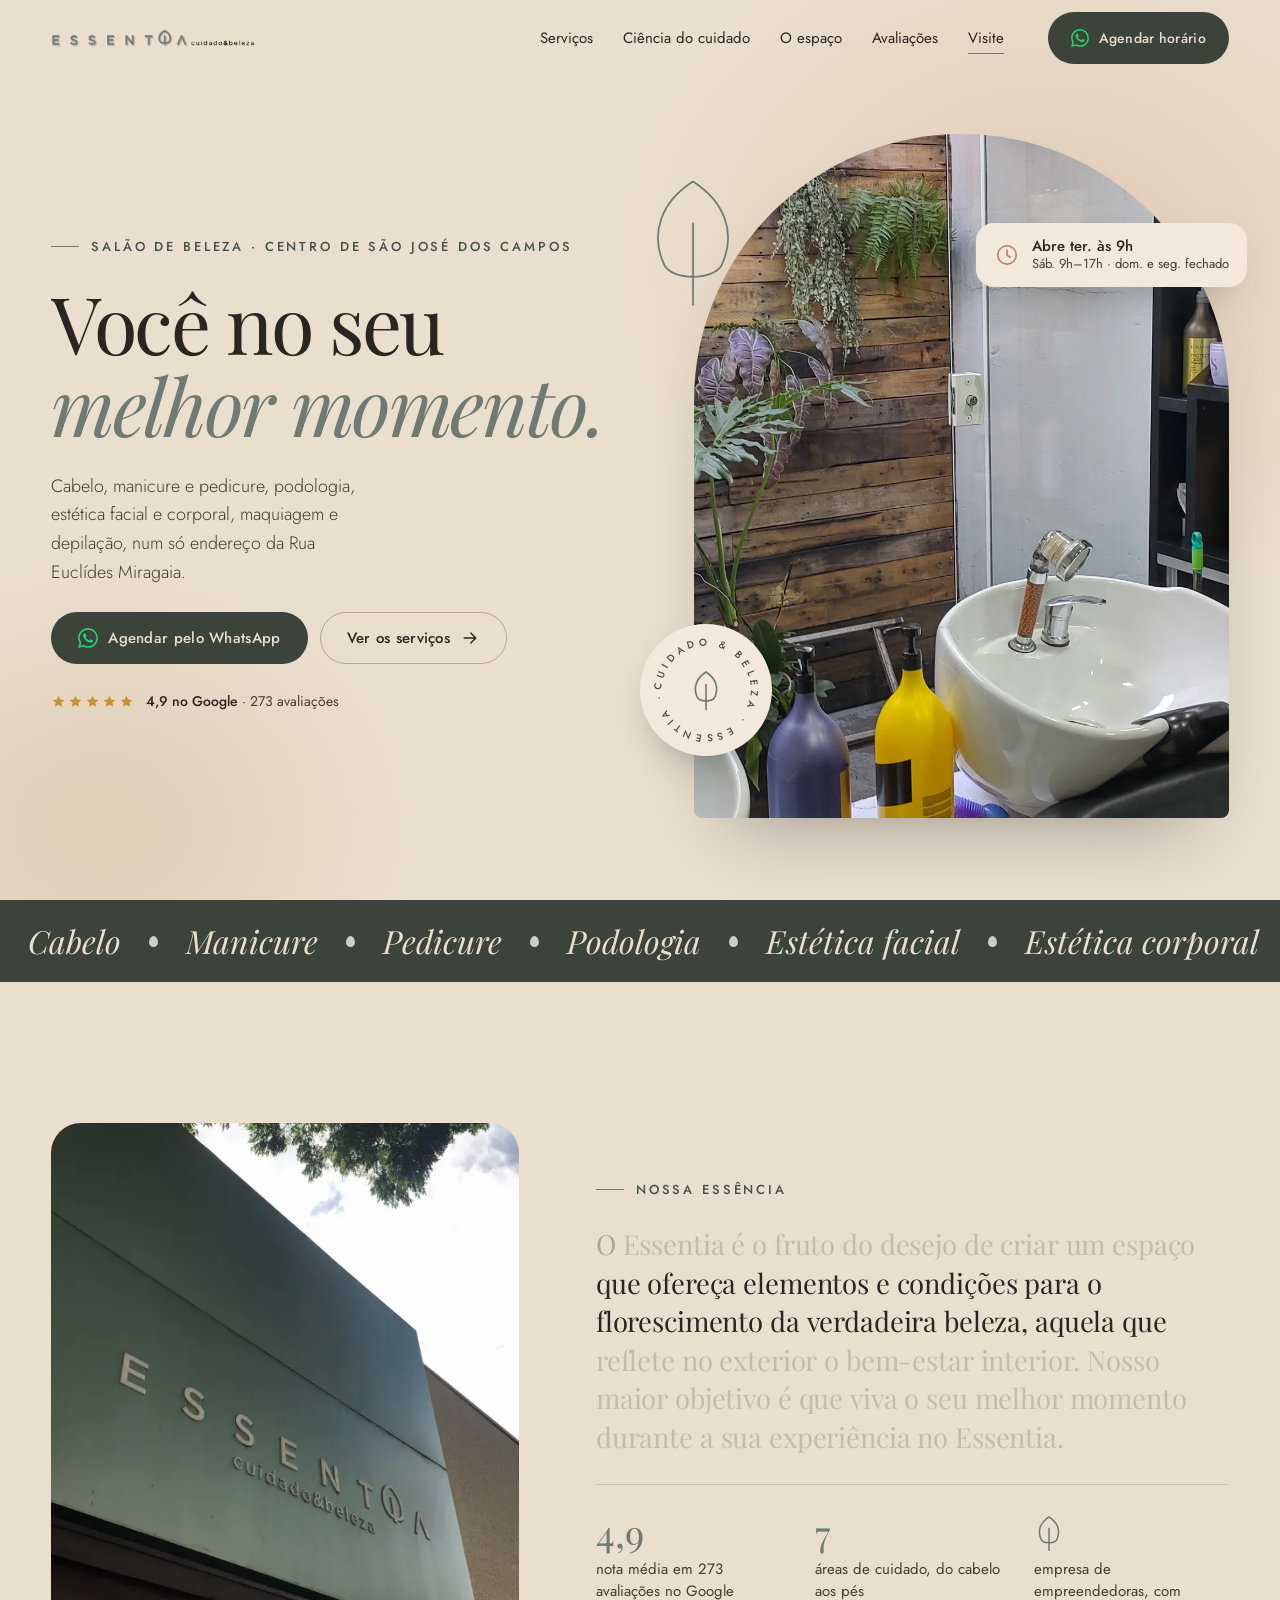
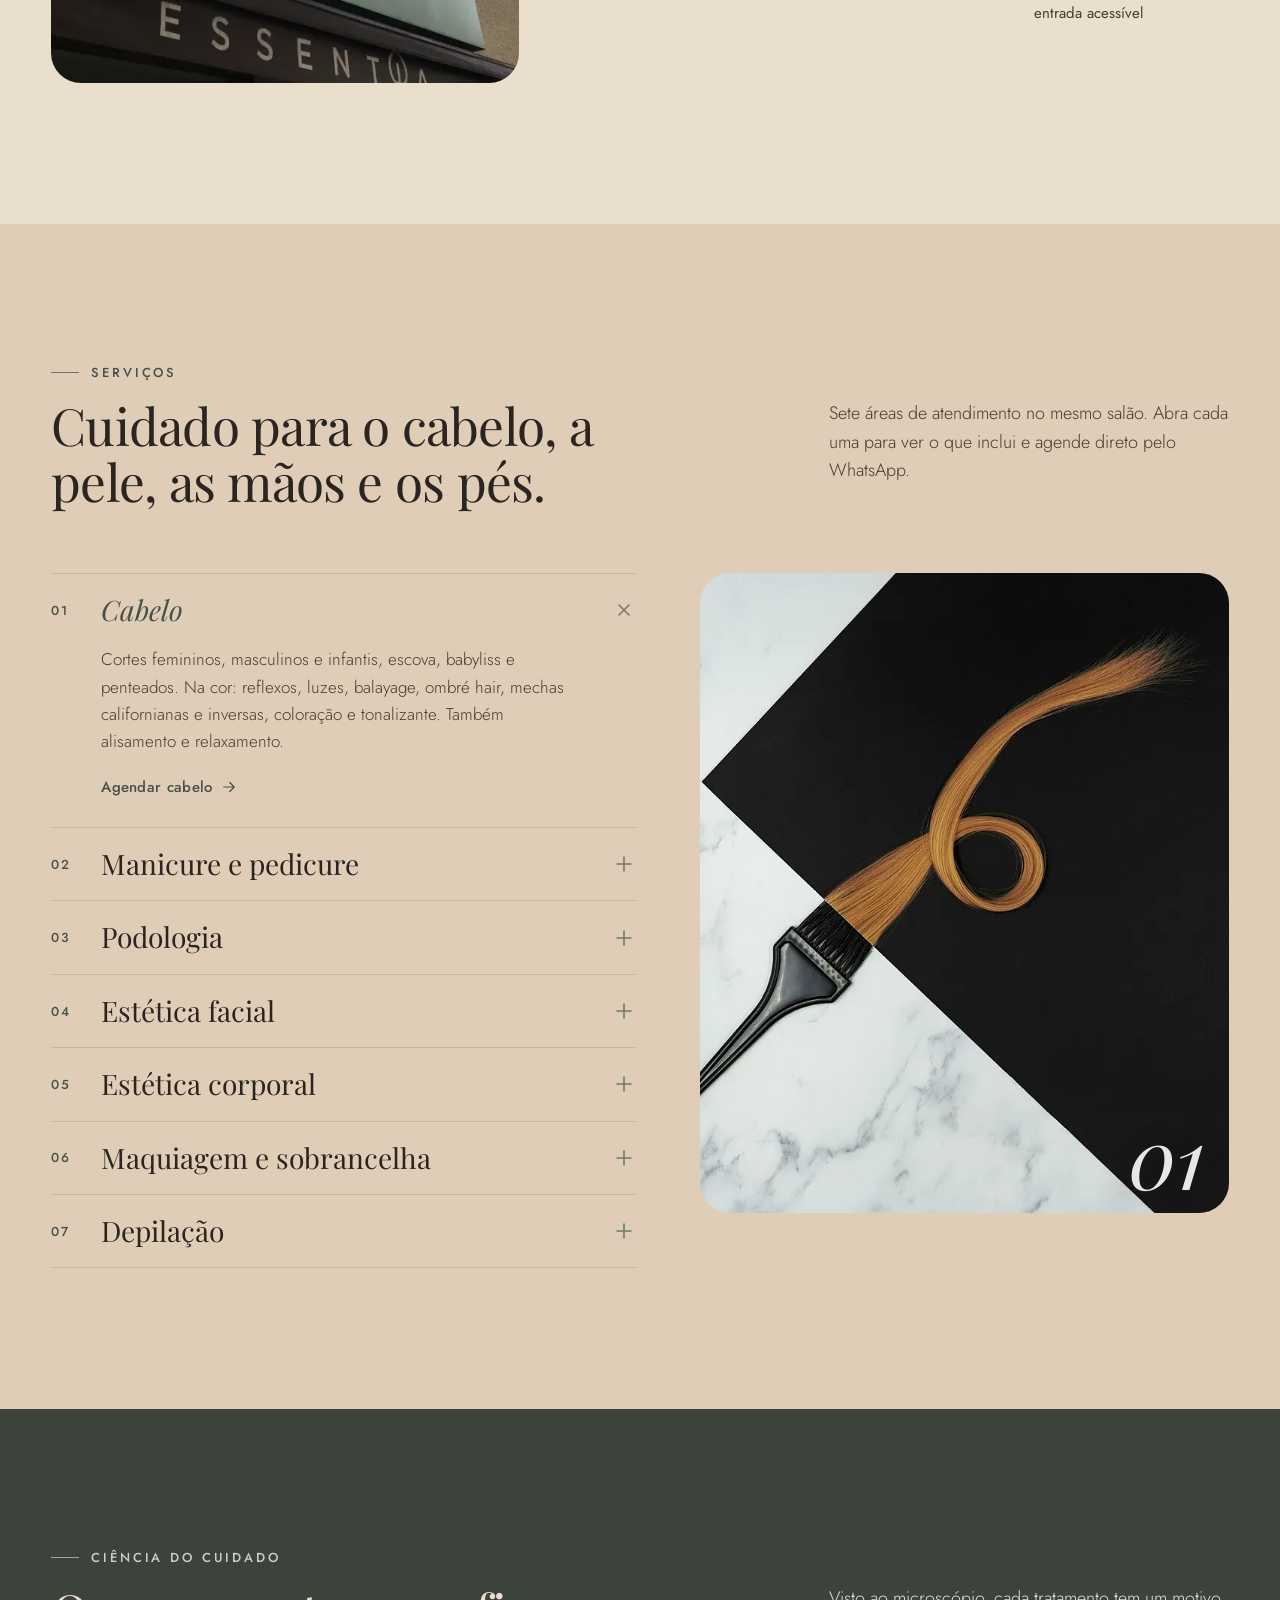
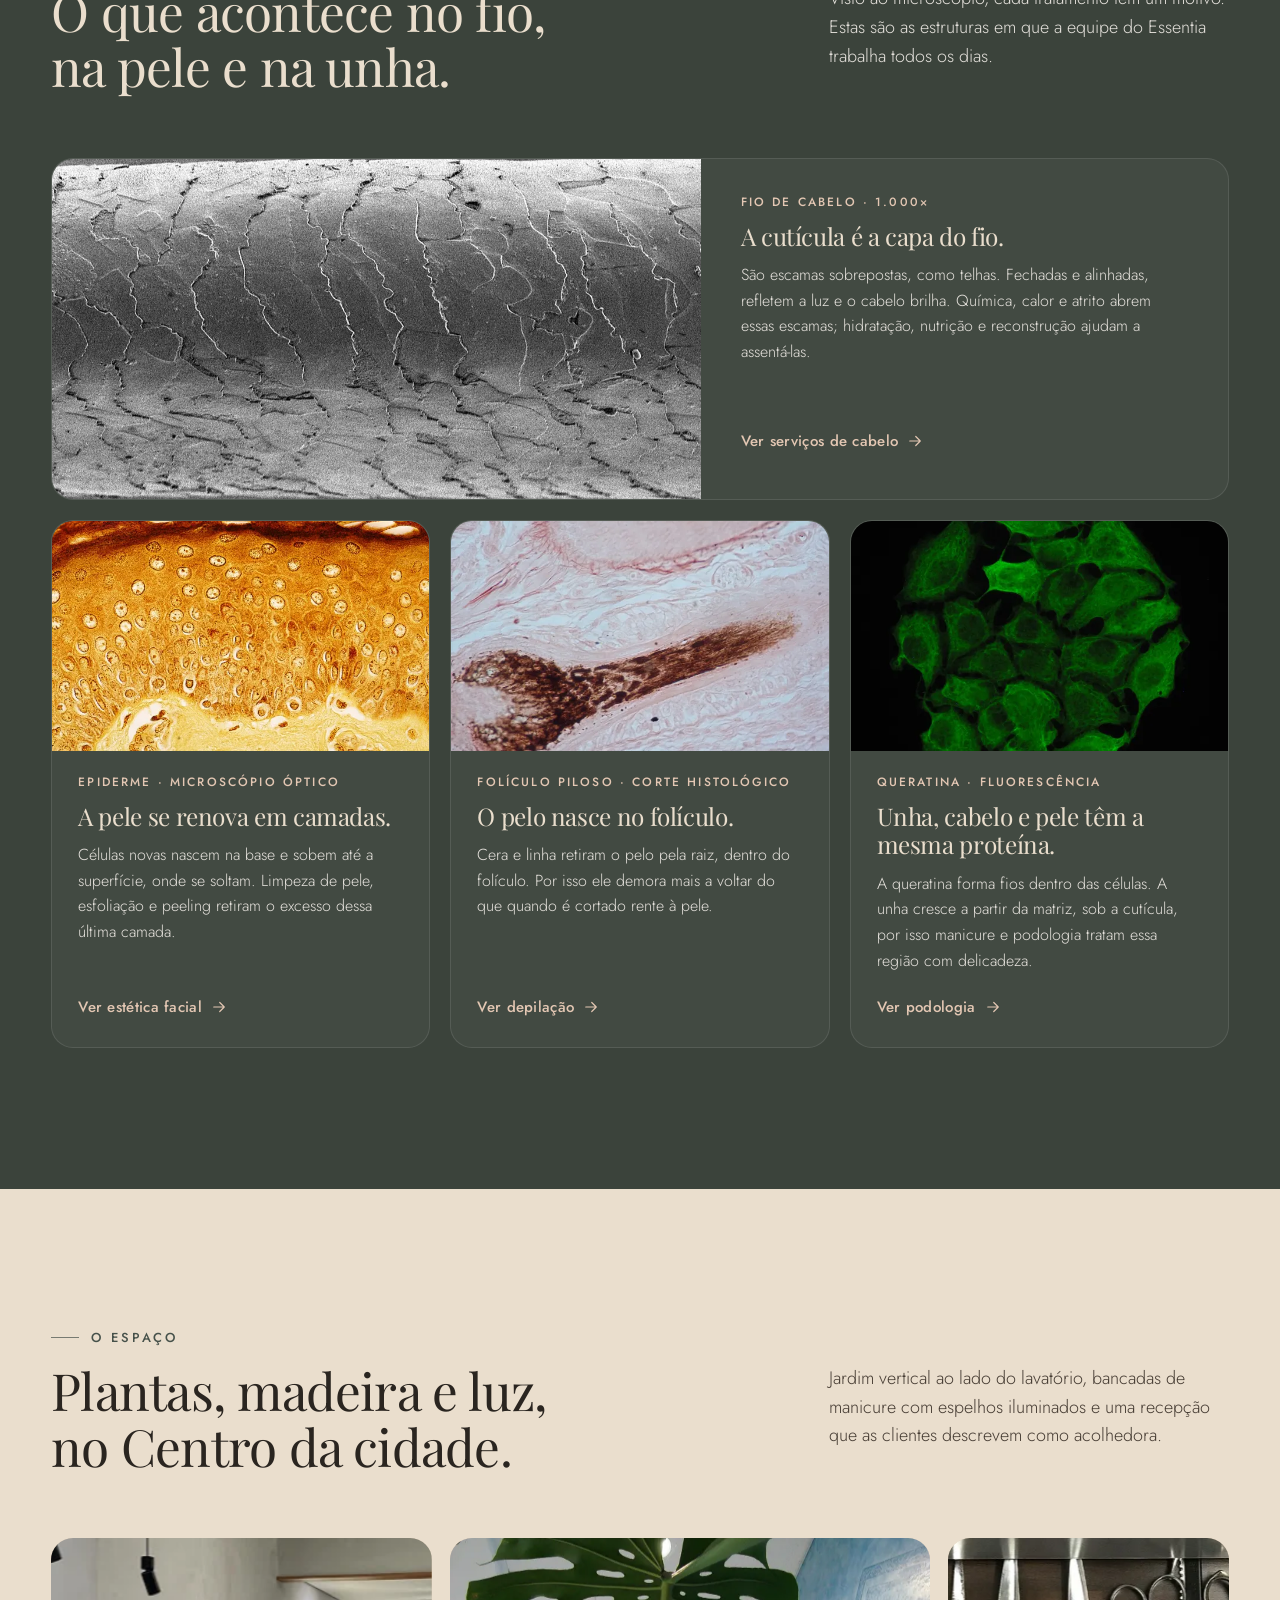
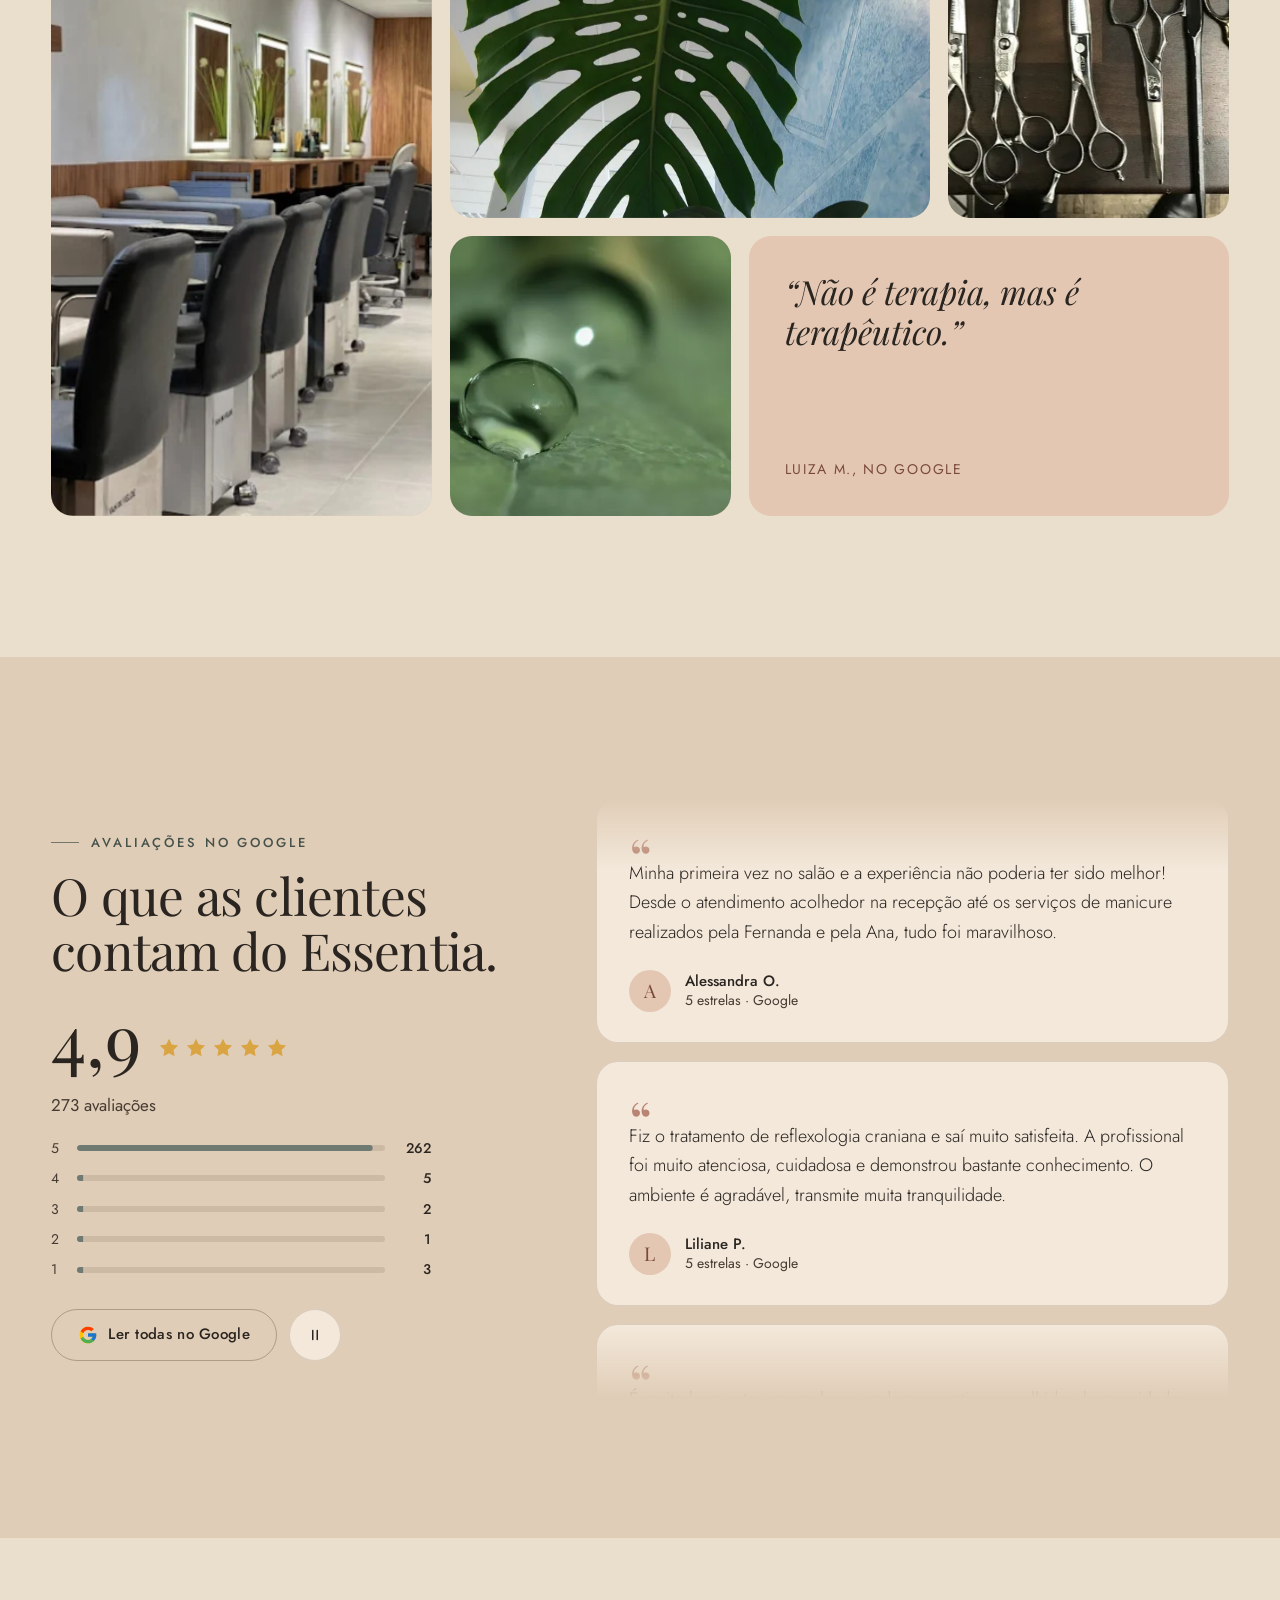
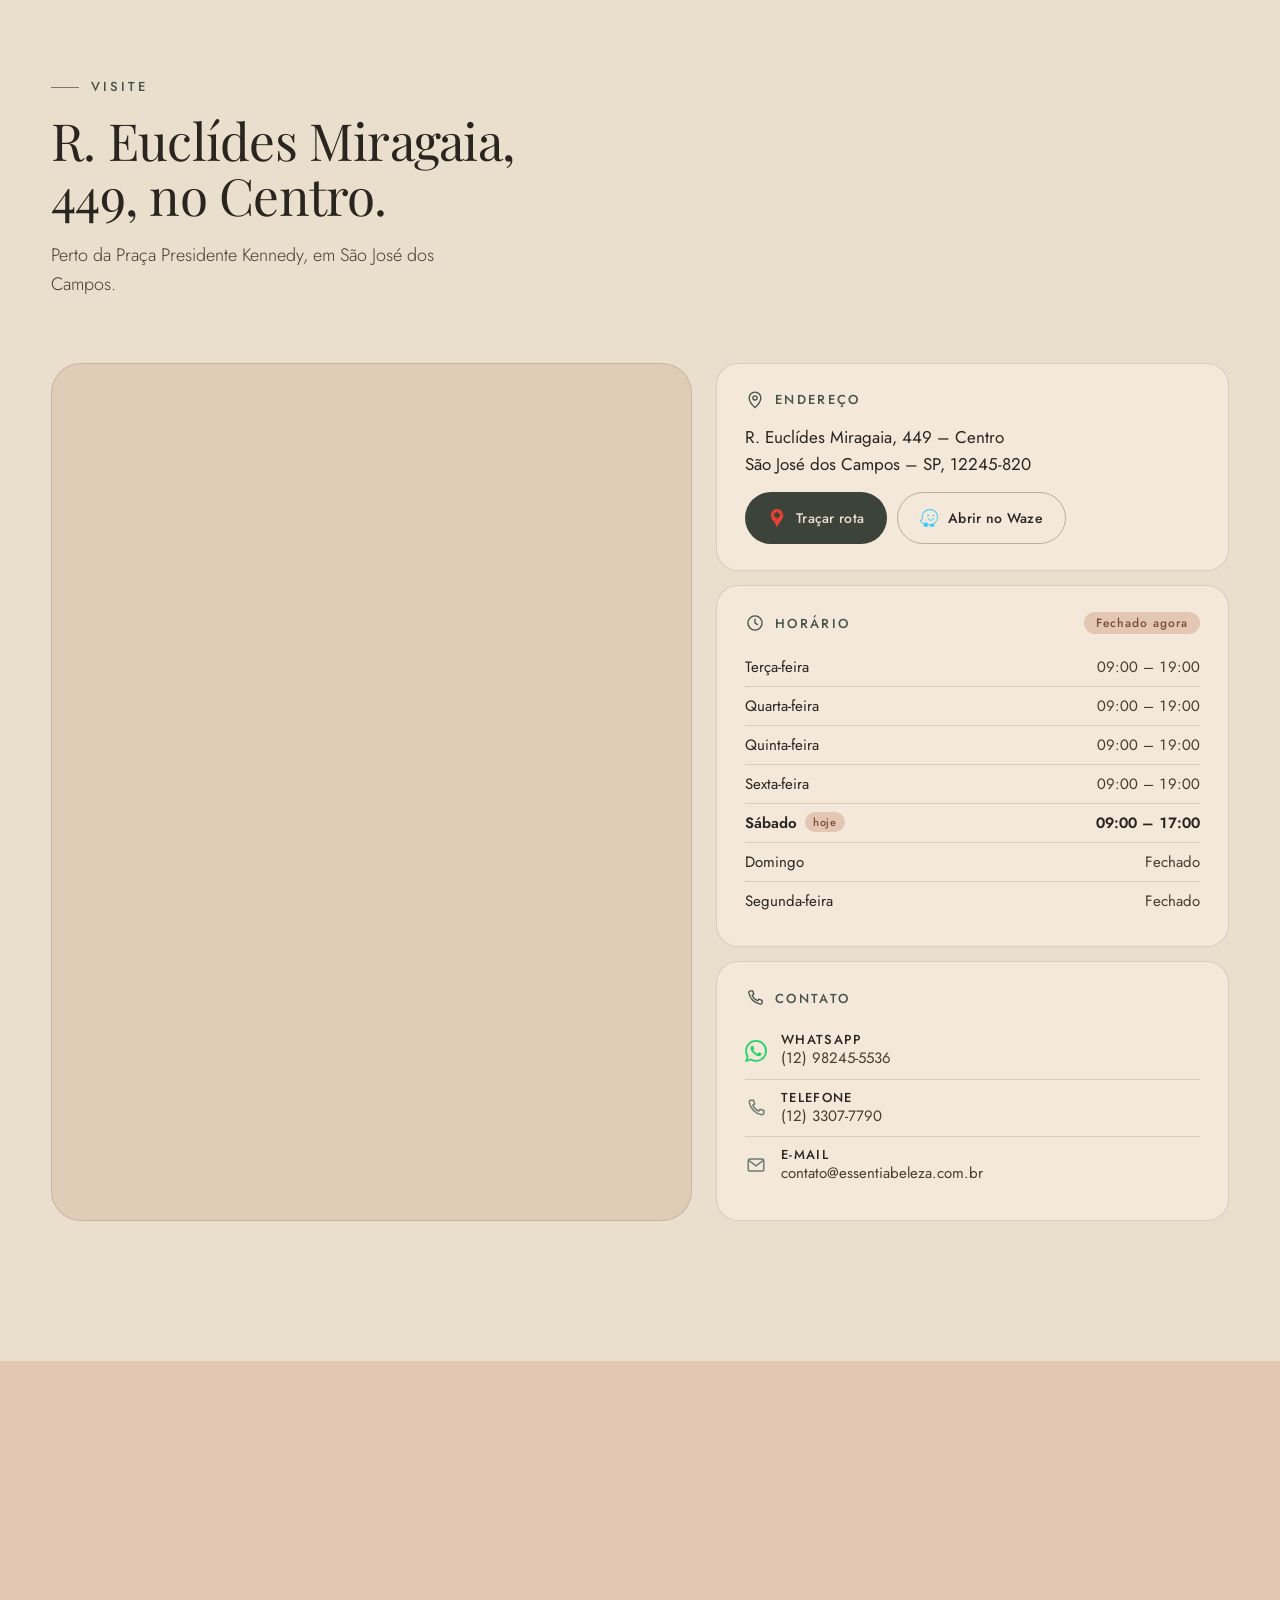
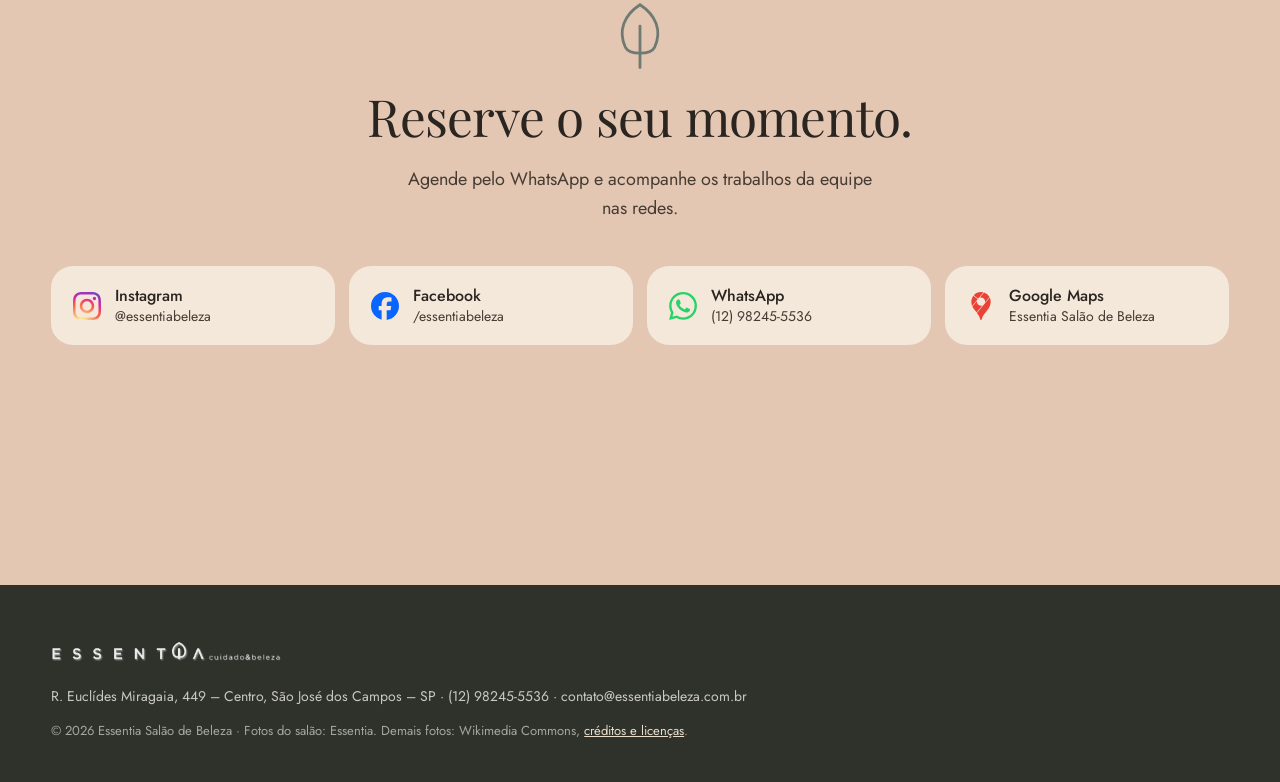
==== commit e64cd027: "Bege mais leve no celular Co-Authored-By: Claude Opus 5.5 <noreply@anthropic.com>" ====
--- a/index.html
+++ b/index.html
@@ -8,7 +8,7 @@
 <meta name="page-type" content="place">
 <meta name="site-kind" content="other">
 <meta name="page-kind" content="place">
-<meta name="theme-color" content="#eadecd">
+<meta name="theme-color" content="#f3ece3">
 <meta property="og:type" content="website">
 <meta property="og:locale" content="pt_BR">
 <meta property="og:title" content="Essentia Salão de Beleza · Você no seu melhor momento">
@@ -23,7 +23,7 @@
 <link rel="preconnect" href="https://fonts.gstatic.com" crossorigin>
 <link href="https://fonts.googleapis.com/css2?family=Playfair+Display:ital,wght@0,400;0,500;1,400&family=Jost:wght@300;400;500;600&display=swap" rel="stylesheet">
 <link rel="preload" as="image" href="img/salao/lavatorio.webp?v=2" imagesrcset="img/salao/lavatorio-800.webp?v=1 800w, img/salao/lavatorio.webp?v=1 1600w" imagesizes="(max-width: 900px) 120vw, 70vw">
-<link rel="stylesheet" href="css/style.css?v=6">
+<link rel="stylesheet" href="css/style.css?v=7">
 <script>(function(d){d.classList.add('js','m-enter');if(window.matchMedia&&matchMedia('(prefers-reduced-motion: reduce)').matches)d.classList.add('reduce');setTimeout(function(){d.classList.add('ready');},2800);})(document.documentElement);</script>
 <script type="application/ld+json">
 {
--- a/css/style.css
+++ b/css/style.css
@@ -446,3 +446,19 @@
 .essence, .close { min-height: calc(100vh - var(--nav-h)); min-height: calc(100svh - var(--nav-h)); display: flex; align-items: center; }
 .essence > .wrap, .close > .wrap { width: min(var(--max), 100% - 2 * var(--gutter)); }
 @media (max-width: 900px) { .essence { min-height: 0; } }
+
+/* celular: telas de celular saturam o bege; tons mais leves e menos amarelados */
+@media (max-width: 900px) {
+  :root {
+    --bg: #f3ece3;
+    --surface: #ebe1d4;
+    --card: #faf6f0;
+    --blush: #ecd8cb;
+  }
+  .nav.is-scrolled { background: rgba(243, 236, 227, .92); }
+  .hero__glow {
+    background:
+      radial-gradient(70vw 60vw at 85% 20%, rgba(230, 205, 188, .45), transparent 70%),
+      radial-gradient(60vw 50vw at 5% 95%, rgba(220, 208, 190, .4), transparent 70%);
+  }
+}
